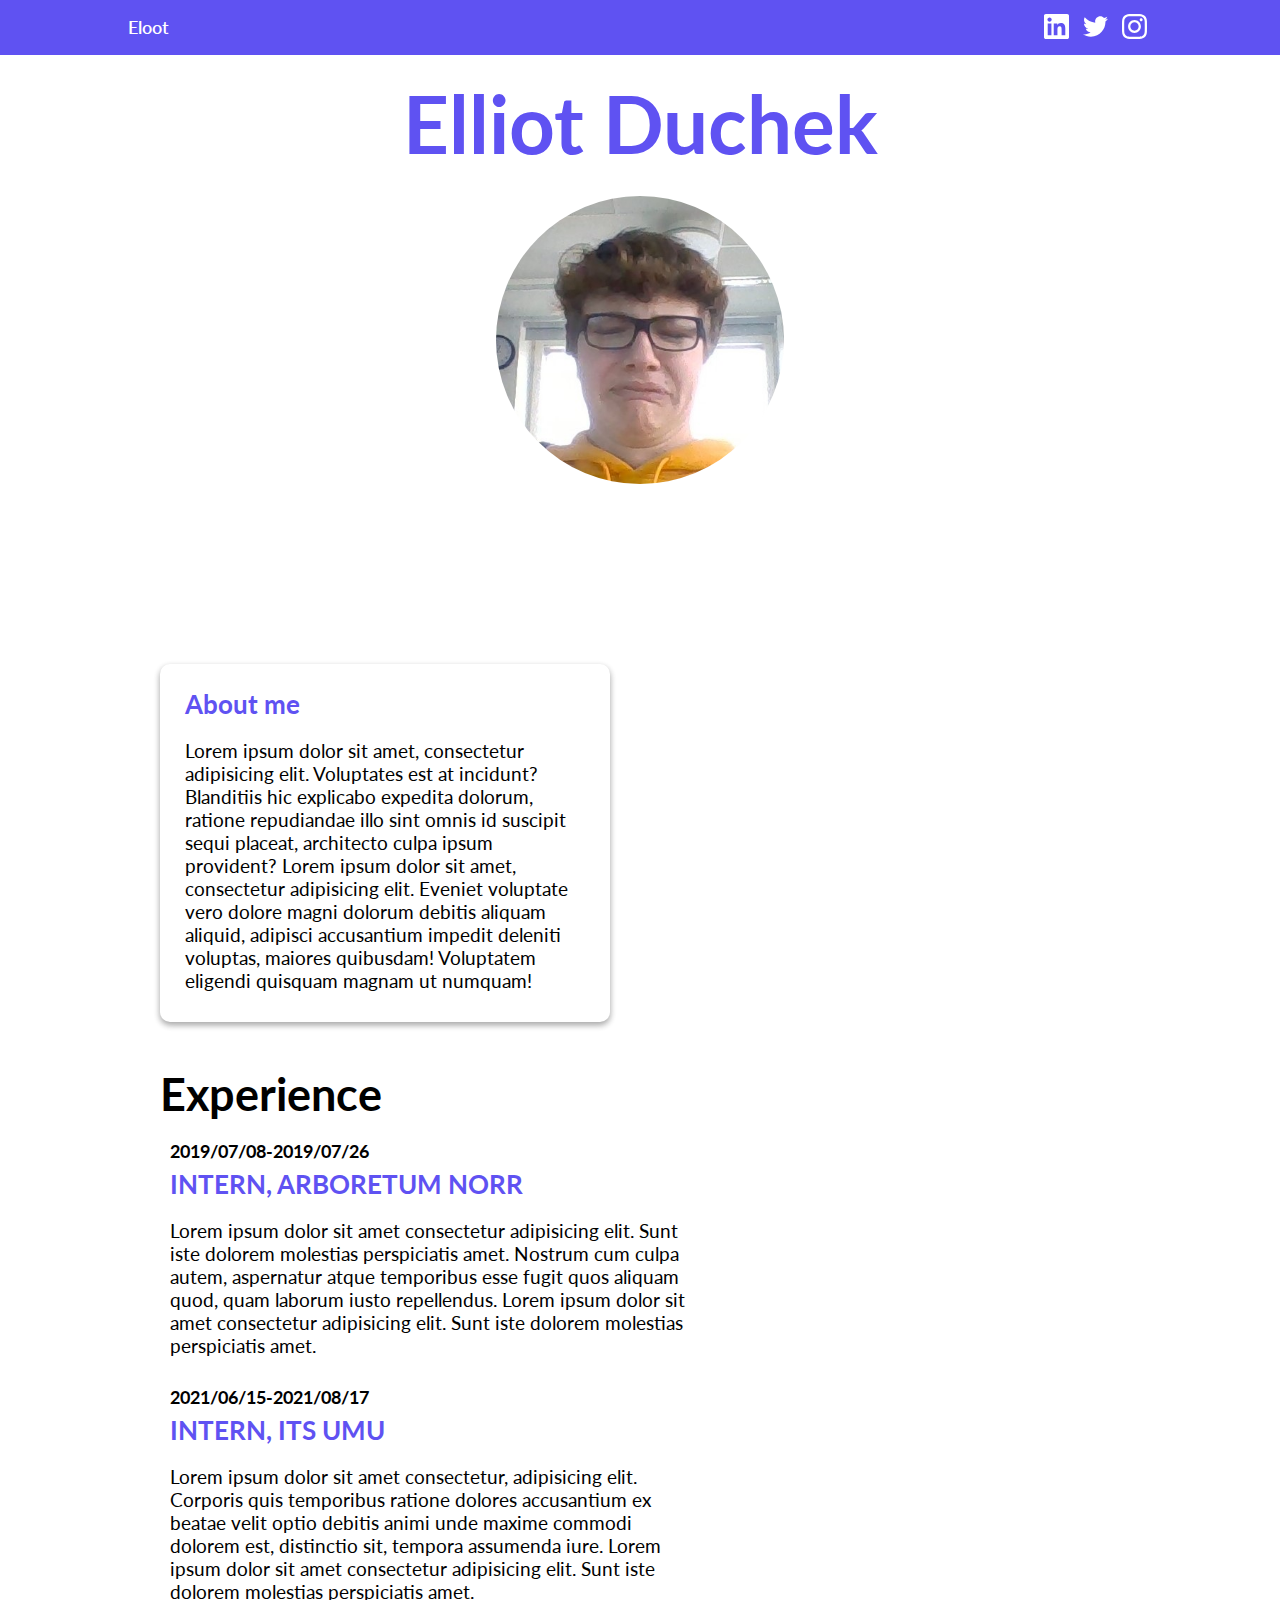
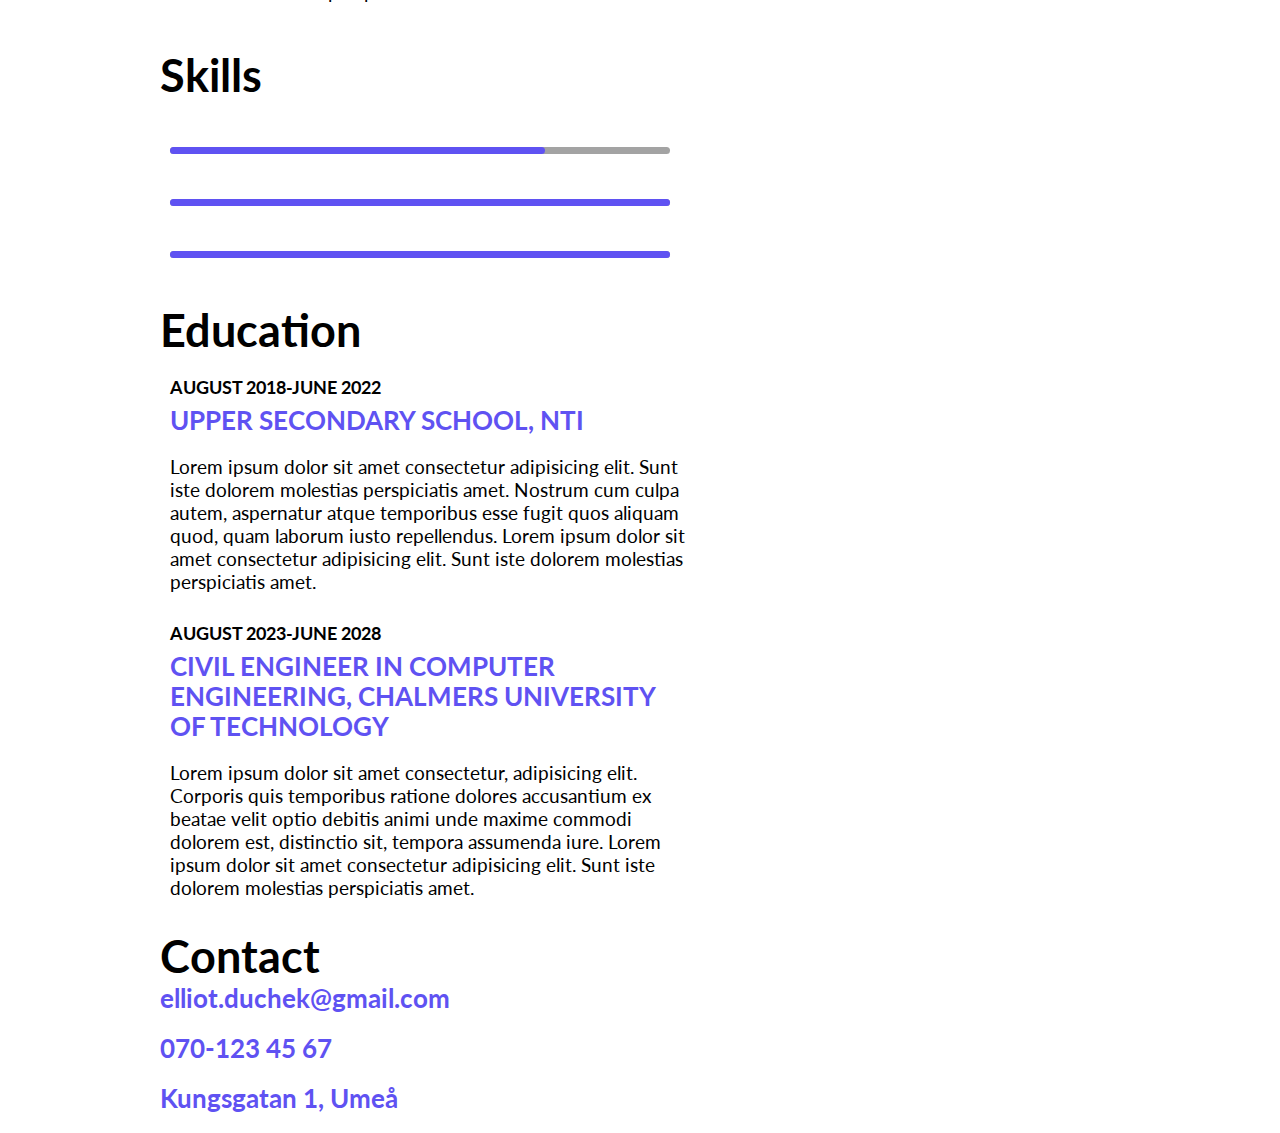
==== docs/index.html @ 5fb97022 "add classes, add temp styling for navbar text" ====
<!DOCTYPE html>
<html lang="en">
    <head>
        <meta charset="UTF-8" />
        <meta name="viewport" content="width=device-width, initial-scale=1.0" />
        <meta http-equiv="X-UA-Compatible" content="ie=edge" />
        <link rel="stylesheet" href="css/main.css" />
        <title>Elliot Duchek</title>
        <link href="https://fonts.googleapis.com/css?family=Lato:300,400,400i,700,700i&display=swap" rel="stylesheet" />
    </head>
    <body>
        <nav class="navbar">
            <p>Eloot</p>
            <div class="socialLinks">
                <a href="https://www.linkedin.com/" target="_blank">
                    <svg role="img" viewBox="0 0 24 24" xmlns="http://www.w3.org/2000/svg" width="25">
                        <title>LinkedIn icon</title>
                        <path d="M20.447 20.452h-3.554v-5.569c0-1.328-.027-3.037-1.852-3.037-1.853 0-2.136 1.445-2.136 2.939v5.667H9.351V9h3.414v1.561h.046c.477-.9 1.637-1.85 3.37-1.85 3.601 0 4.267 2.37 4.267 5.455v6.286zM5.337 7.433c-1.144 0-2.063-.926-2.063-2.065 0-1.138.92-2.063 2.063-2.063 1.14 0 2.064.925 2.064 2.063 0 1.139-.925 2.065-2.064 2.065zm1.782 13.019H3.555V9h3.564v11.452zM22.225 0H1.771C.792 0 0 .774 0 1.729v20.542C0 23.227.792 24 1.771 24h20.451C23.2 24 24 23.227 24 22.271V1.729C24 .774 23.2 0 22.222 0h.003z" />
                    </svg>
                </a>
                <a href="https://twitter.com/" target="_blank">
                    <svg role="img" viewBox="0 0 24 24" xmlns="http://www.w3.org/2000/svg" width="25">
                        <title>Twitter icon</title>
                        <path d="M23.954 4.569c-.885.389-1.83.654-2.825.775 1.014-.611 1.794-1.574 2.163-2.723-.951.555-2.005.959-3.127 1.184-.896-.959-2.173-1.559-3.591-1.559-2.717 0-4.92 2.203-4.92 4.917 0 .39.045.765.127 1.124C7.691 8.094 4.066 6.13 1.64 3.161c-.427.722-.666 1.561-.666 2.475 0 1.71.87 3.213 2.188 4.096-.807-.026-1.566-.248-2.228-.616v.061c0 2.385 1.693 4.374 3.946 4.827-.413.111-.849.171-1.296.171-.314 0-.615-.03-.916-.086.631 1.953 2.445 3.377 4.604 3.417-1.68 1.319-3.809 2.105-6.102 2.105-.39 0-.779-.023-1.17-.067 2.189 1.394 4.768 2.209 7.557 2.209 9.054 0 13.999-7.496 13.999-13.986 0-.209 0-.42-.015-.63.961-.689 1.8-1.56 2.46-2.548l-.047-.02z" />
                    </svg>
                </a>
                <a href="https://instagram.com/" target="_blank">
                    <svg role="img" viewBox="0 0 24 24" xmlns="http://www.w3.org/2000/svg" width="25">
                        <title>Instagram icon</title>
                        <path d="M12 0C8.74 0 8.333.015 7.053.072 5.775.132 4.905.333 4.14.63c-.789.306-1.459.717-2.126 1.384S.935 3.35.63 4.14C.333 4.905.131 5.775.072 7.053.012 8.333 0 8.74 0 12s.015 3.667.072 4.947c.06 1.277.261 2.148.558 2.913.306.788.717 1.459 1.384 2.126.667.666 1.336 1.079 2.126 1.384.766.296 1.636.499 2.913.558C8.333 23.988 8.74 24 12 24s3.667-.015 4.947-.072c1.277-.06 2.148-.262 2.913-.558.788-.306 1.459-.718 2.126-1.384.666-.667 1.079-1.335 1.384-2.126.296-.765.499-1.636.558-2.913.06-1.28.072-1.687.072-4.947s-.015-3.667-.072-4.947c-.06-1.277-.262-2.149-.558-2.913-.306-.789-.718-1.459-1.384-2.126C21.319 1.347 20.651.935 19.86.63c-.765-.297-1.636-.499-2.913-.558C15.667.012 15.26 0 12 0zm0 2.16c3.203 0 3.585.016 4.85.071 1.17.055 1.805.249 2.227.415.562.217.96.477 1.382.896.419.42.679.819.896 1.381.164.422.36 1.057.413 2.227.057 1.266.07 1.646.07 4.85s-.015 3.585-.074 4.85c-.061 1.17-.256 1.805-.421 2.227-.224.562-.479.96-.899 1.382-.419.419-.824.679-1.38.896-.42.164-1.065.36-2.235.413-1.274.057-1.649.07-4.859.07-3.211 0-3.586-.015-4.859-.074-1.171-.061-1.816-.256-2.236-.421-.569-.224-.96-.479-1.379-.899-.421-.419-.69-.824-.9-1.38-.165-.42-.359-1.065-.42-2.235-.045-1.26-.061-1.649-.061-4.844 0-3.196.016-3.586.061-4.861.061-1.17.255-1.814.42-2.234.21-.57.479-.96.9-1.381.419-.419.81-.689 1.379-.898.42-.166 1.051-.361 2.221-.421 1.275-.045 1.65-.06 4.859-.06l.045.03zm0 3.678c-3.405 0-6.162 2.76-6.162 6.162 0 3.405 2.76 6.162 6.162 6.162 3.405 0 6.162-2.76 6.162-6.162 0-3.405-2.76-6.162-6.162-6.162zM12 16c-2.21 0-4-1.79-4-4s1.79-4 4-4 4 1.79 4 4-1.79 4-4 4zm7.846-10.405c0 .795-.646 1.44-1.44 1.44-.795 0-1.44-.646-1.44-1.44 0-.794.646-1.439 1.44-1.439.793-.001 1.44.645 1.44 1.439z" />
                    </svg>
                </a>
            </div>
        </nav>
        <main>
            <section class="pageHeading">
                <h1>Elliot Duchek</h1>
                <div class="pageHeadingPortrait">
                    <img src="../img/elloot.jpg" alt="portrait" width="30%" />
                </div>
            </section>
            <section class="aboutMe">
                <h3>About me</h3>
                <p>
                    Lorem ipsum dolor sit amet, consectetur adipisicing elit. Voluptates est at incidunt? Blanditiis hic explicabo expedita dolorum, ratione repudiandae illo sint omnis id suscipit sequi placeat, architecto culpa ipsum provident? Lorem ipsum dolor sit amet, consectetur adipisicing elit. Eveniet voluptate vero dolore magni dolorum debitis aliquam aliquid, adipisci accusantium impedit deleniti voluptas, maiores quibusdam! Voluptatem eligendi quisquam magnam ut numquam!
                </p>
            </section>
            <section class="experience">
                <div class="sectionWrapper">
                    <h2>Experience</h2>
                    <div>
                        <h4 class="locationDate">2019/07/08-2019/07/26</h4>
                        <h3 class="locationHeading">INTERN, ARBORETUM NORR</h3>
                        <p>Lorem ipsum dolor sit amet consectetur adipisicing elit. Sunt iste dolorem molestias perspiciatis amet. Nostrum cum culpa autem, aspernatur atque temporibus esse fugit quos aliquam quod, quam laborum iusto repellendus. Lorem ipsum dolor sit amet consectetur adipisicing elit. Sunt iste dolorem molestias perspiciatis amet.</p>
                    </div>
                    <div>
                        <h4 class="locationDate">2021/06/15-2021/08/17</h4>
                        <h3 class="locationHeading">INTERN, ITS UMU</h3>
                        <p>Lorem ipsum dolor sit amet consectetur, adipisicing elit. Corporis quis temporibus ratione dolores accusantium ex beatae velit optio debitis animi unde maxime commodi dolorem est, distinctio sit, tempora assumenda iure. Lorem ipsum dolor sit amet consectetur adipisicing elit. Sunt iste dolorem molestias perspiciatis amet.</p>
                    </div>
                </div>
            </section>
            <section class="skills">
                <div class="sectionWrapper">
                    <h2>Skills</h2>
                    <div class="skillbarWrapper">
                        <div class="skillbar">
                            <div class="skillbarStroke skillbarJava"></div>
                        </div>
                        <div class="skillbar">
                            <div class="skillbarStroke skillbarMath"></div>
                        </div>
                        <div class="skillbar">
                            <div class="skillbarStroke skillbarAR"></div>
                        </div>
                    </div>
                </div>
            </section>
            <section class="education">
                <div class="sectionWrapper">
                    <h2>Education</h2>
                    <div>
                        <h4 class="locationDate">AUGUST 2018-JUNE 2022</h4>
                        <h3 class="locationHeading">UPPER SECONDARY SCHOOL, NTI</h3>
                        <p>Lorem ipsum dolor sit amet consectetur adipisicing elit. Sunt iste dolorem molestias perspiciatis amet. Nostrum cum culpa autem, aspernatur atque temporibus esse fugit quos aliquam quod, quam laborum iusto repellendus. Lorem ipsum dolor sit amet consectetur adipisicing elit. Sunt iste dolorem molestias perspiciatis amet.</p>
                    </div>
                    <div>
                        <h4 class="locationDate">AUGUST 2023-JUNE 2028</h4>
                        <h3 class="locationHeading">CIVIL ENGINEER IN COMPUTER ENGINEERING, CHALMERS UNIVERSITY OF TECHNOLOGY</h3>
                        <p>Lorem ipsum dolor sit amet consectetur, adipisicing elit. Corporis quis temporibus ratione dolores accusantium ex beatae velit optio debitis animi unde maxime commodi dolorem est, distinctio sit, tempora assumenda iure. Lorem ipsum dolor sit amet consectetur adipisicing elit. Sunt iste dolorem molestias perspiciatis amet.</p>
                    </div>
                </div>
            </section>
            <section class="contact">
                <div class="contactWrapper">
                    <h2>Contact</h2>
                    <h3>elliot.duchek@gmail.com</h3>
                    <h3>070-123 45 67</h3>
                    <h3>Kungsgatan 1, Umeå</h3>
                </div>
            </section>
        </main>
    </body>
</html>
---- docs/css/main.css ----
html {
    --colorLightGray: rgb(163, 163, 163);
}

* {
    padding: 0;
    margin: 0;
    box-sizing: border-box;
}

main {
    width: 75%;
    margin: 0 auto;
    font-family: "Lato";
}

.navbar {
    font-family: Lato;
    height: 55px;
    display: flex;
    align-items: center;
    background-color: #5f52f2;
    justify-content: space-between;
    padding: 0 10%;
    top: 0;
    position: fixed;
    width: 100%;
}

/*temporary styling for filler text*/
.navbar p {
    color: white;
    font-weight: 600;
    font-size: 1.1em;
}

.socialLinks a {
    margin: 5px;
    display: inline-block;
}

.socialLinks img {
    color: black;
}

.socialLinks svg {
    fill: white;
}

.pageHeading {
    align-items: center;
    margin: 75px auto;
}

.pageHeading h1 {
    font-size: 5em;
    width: 80%;
    margin: 10px auto;
    text-align: center;
    margin: 25px auto;
    color: #5f52f2;
}

.pageHeadingPortrait {
    display: flex;
    align-items: center;
    justify-content: space-evenly;
}

.pageHeadingPortrait img {
    border-radius: 360px;
}

.aboutMe {
    width: 450px;
    padding: 25px 25px;
    display: flex;
    display: inline-block;
    margin: 105px 0 0 0;
    /*border: 2px solid var(--colorLightGray);*/
    box-shadow: 0 3px 6px rgba(0, 0, 0, 0.16), 0 3px 6px rgba(0, 0, 0, 0.23);
    border-radius: 10px;
}

h3 {
    font-size: 1.6em;
    color: #5f52f2;
    margin-bottom: 20px;
}

.aboutMe p {
    margin: 5px 0;
    font-size: 1.2em;
}

h2 {
    font-size: 2.8em;
}

.sectionWrapper {
    margin-top: 45px;
    width: 55%;
}
.sectionWrapper > div {
    margin-top: 20px;
    margin-left: 10px;
}

.locationDate {
    font-size: 1.1em;
}

.locationHeading {
    margin-bottom: 20px;
    margin-top: 7px;
}

.sectionWrapper p {
    font-size: 1.2em;
    margin-bottom: 30px;
}

.skillbar {
    height: 7px;
    width: 500px;
    background-color: var(--colorLightGray);
    border-radius: 50px;
    margin-top: 45px;
}

.skillbarStroke {
    height: 100%;
    background-color: #5f52f2;
    border-radius: 50px;
}

.skillbarJava {
    width: 75%;
}
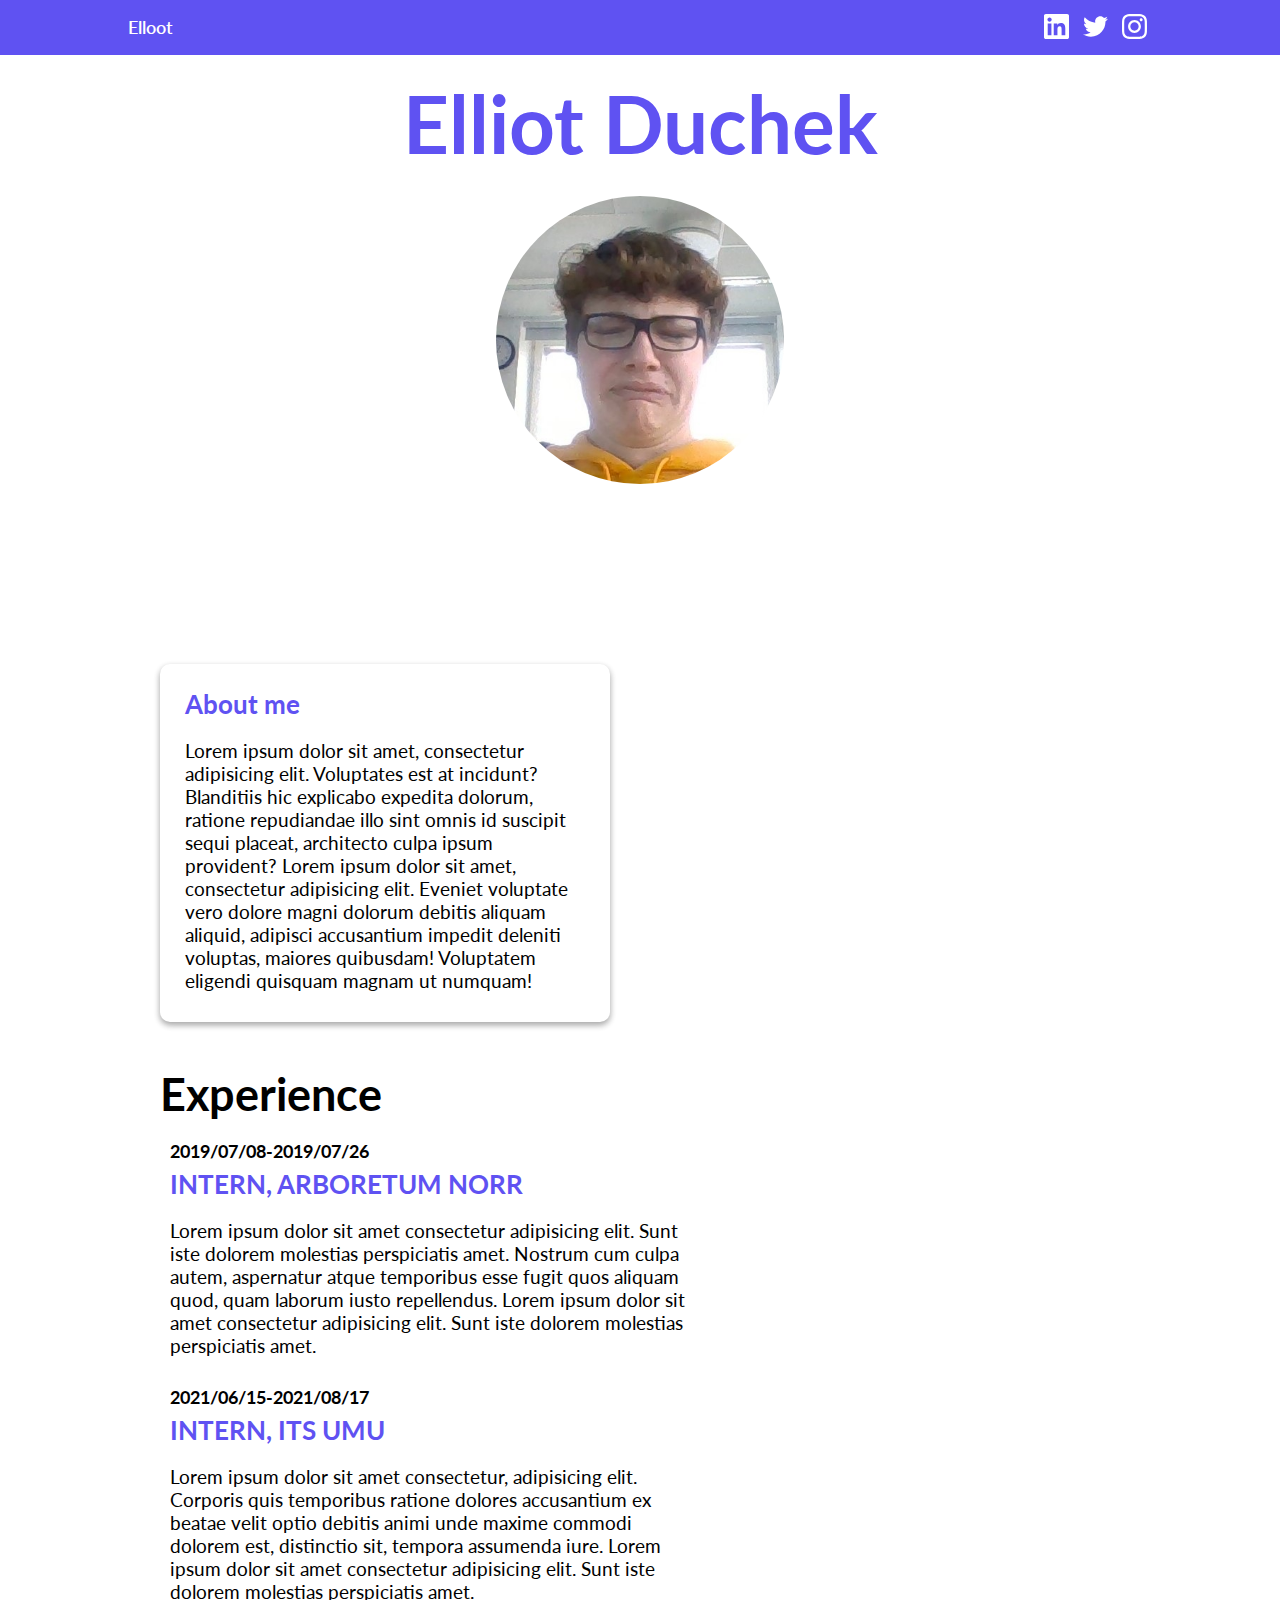
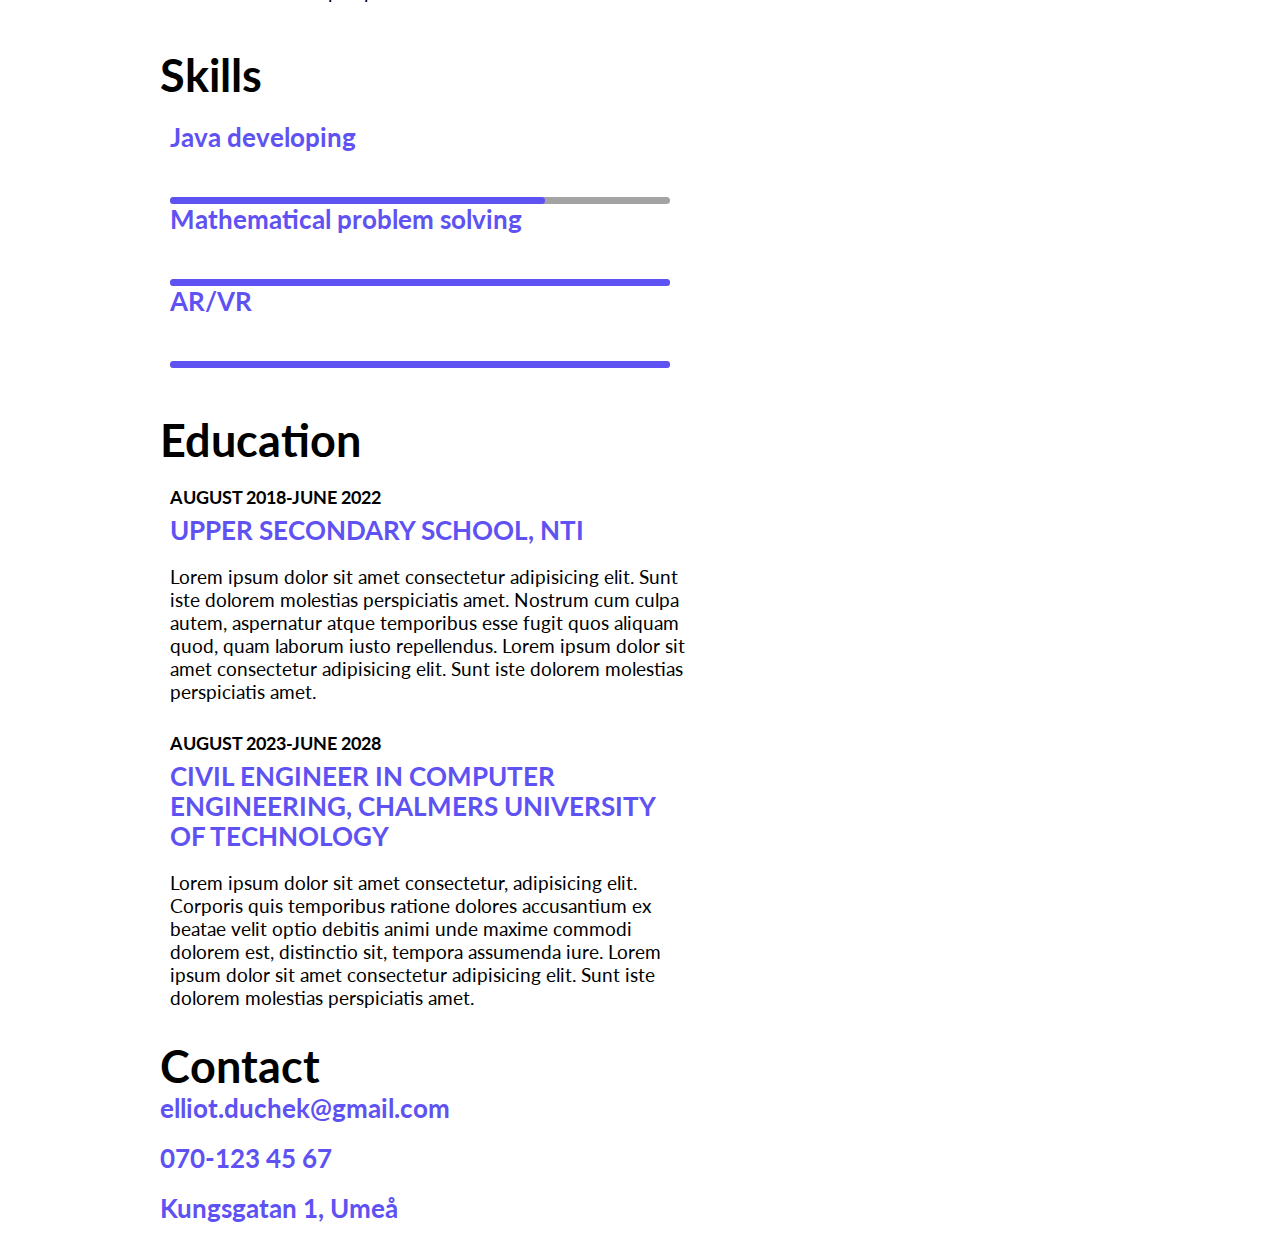
==== commit e8f88ed0: "add skillbar heading and more classes" ====
--- a/docs/index.html
+++ b/docs/index.html
@@ -10,7 +10,7 @@
     </head>
     <body>
         <nav class="navbar">
-            <p>Eloot</p>
+            <p>Elloot</p>
             <div class="socialLinks">
                 <a href="https://www.linkedin.com/" target="_blank">
                     <svg role="img" viewBox="0 0 24 24" xmlns="http://www.w3.org/2000/svg" width="25">
@@ -51,12 +51,12 @@
                     <div>
                         <h4 class="locationDate">2019/07/08-2019/07/26</h4>
                         <h3 class="locationHeading">INTERN, ARBORETUM NORR</h3>
-                        <p>Lorem ipsum dolor sit amet consectetur adipisicing elit. Sunt iste dolorem molestias perspiciatis amet. Nostrum cum culpa autem, aspernatur atque temporibus esse fugit quos aliquam quod, quam laborum iusto repellendus. Lorem ipsum dolor sit amet consectetur adipisicing elit. Sunt iste dolorem molestias perspiciatis amet.</p>
+                        <p class="locationDetails">Lorem ipsum dolor sit amet consectetur adipisicing elit. Sunt iste dolorem molestias perspiciatis amet. Nostrum cum culpa autem, aspernatur atque temporibus esse fugit quos aliquam quod, quam laborum iusto repellendus. Lorem ipsum dolor sit amet consectetur adipisicing elit. Sunt iste dolorem molestias perspiciatis amet.</p>
                     </div>
                     <div>
                         <h4 class="locationDate">2021/06/15-2021/08/17</h4>
                         <h3 class="locationHeading">INTERN, ITS UMU</h3>
-                        <p>Lorem ipsum dolor sit amet consectetur, adipisicing elit. Corporis quis temporibus ratione dolores accusantium ex beatae velit optio debitis animi unde maxime commodi dolorem est, distinctio sit, tempora assumenda iure. Lorem ipsum dolor sit amet consectetur adipisicing elit. Sunt iste dolorem molestias perspiciatis amet.</p>
+                        <p class="locationDetails">Lorem ipsum dolor sit amet consectetur, adipisicing elit. Corporis quis temporibus ratione dolores accusantium ex beatae velit optio debitis animi unde maxime commodi dolorem est, distinctio sit, tempora assumenda iure. Lorem ipsum dolor sit amet consectetur adipisicing elit. Sunt iste dolorem molestias perspiciatis amet.</p>
                     </div>
                 </div>
             </section>
@@ -64,12 +64,15 @@
                 <div class="sectionWrapper">
                     <h2>Skills</h2>
                     <div class="skillbarWrapper">
+                        <h3 class="skillbarHeading">Java developing</h3>
                         <div class="skillbar">
                             <div class="skillbarStroke skillbarJava"></div>
                         </div>
+                        <h3 class="skillbarHeading">Mathematical problem solving</h3>
                         <div class="skillbar">
                             <div class="skillbarStroke skillbarMath"></div>
                         </div>
+                        <h3 class="skillbarHeading">AR/VR</h3>
                         <div class="skillbar">
                             <div class="skillbarStroke skillbarAR"></div>
                         </div>
@@ -82,12 +85,12 @@
                     <div>
                         <h4 class="locationDate">AUGUST 2018-JUNE 2022</h4>
                         <h3 class="locationHeading">UPPER SECONDARY SCHOOL, NTI</h3>
-                        <p>Lorem ipsum dolor sit amet consectetur adipisicing elit. Sunt iste dolorem molestias perspiciatis amet. Nostrum cum culpa autem, aspernatur atque temporibus esse fugit quos aliquam quod, quam laborum iusto repellendus. Lorem ipsum dolor sit amet consectetur adipisicing elit. Sunt iste dolorem molestias perspiciatis amet.</p>
+                        <p class="locationDetails">Lorem ipsum dolor sit amet consectetur adipisicing elit. Sunt iste dolorem molestias perspiciatis amet. Nostrum cum culpa autem, aspernatur atque temporibus esse fugit quos aliquam quod, quam laborum iusto repellendus. Lorem ipsum dolor sit amet consectetur adipisicing elit. Sunt iste dolorem molestias perspiciatis amet.</p>
                     </div>
                     <div>
                         <h4 class="locationDate">AUGUST 2023-JUNE 2028</h4>
                         <h3 class="locationHeading">CIVIL ENGINEER IN COMPUTER ENGINEERING, CHALMERS UNIVERSITY OF TECHNOLOGY</h3>
-                        <p>Lorem ipsum dolor sit amet consectetur, adipisicing elit. Corporis quis temporibus ratione dolores accusantium ex beatae velit optio debitis animi unde maxime commodi dolorem est, distinctio sit, tempora assumenda iure. Lorem ipsum dolor sit amet consectetur adipisicing elit. Sunt iste dolorem molestias perspiciatis amet.</p>
+                        <p class="locationDetails">Lorem ipsum dolor sit amet consectetur, adipisicing elit. Corporis quis temporibus ratione dolores accusantium ex beatae velit optio debitis animi unde maxime commodi dolorem est, distinctio sit, tempora assumenda iure. Lorem ipsum dolor sit amet consectetur adipisicing elit. Sunt iste dolorem molestias perspiciatis amet.</p>
                     </div>
                 </div>
             </section>
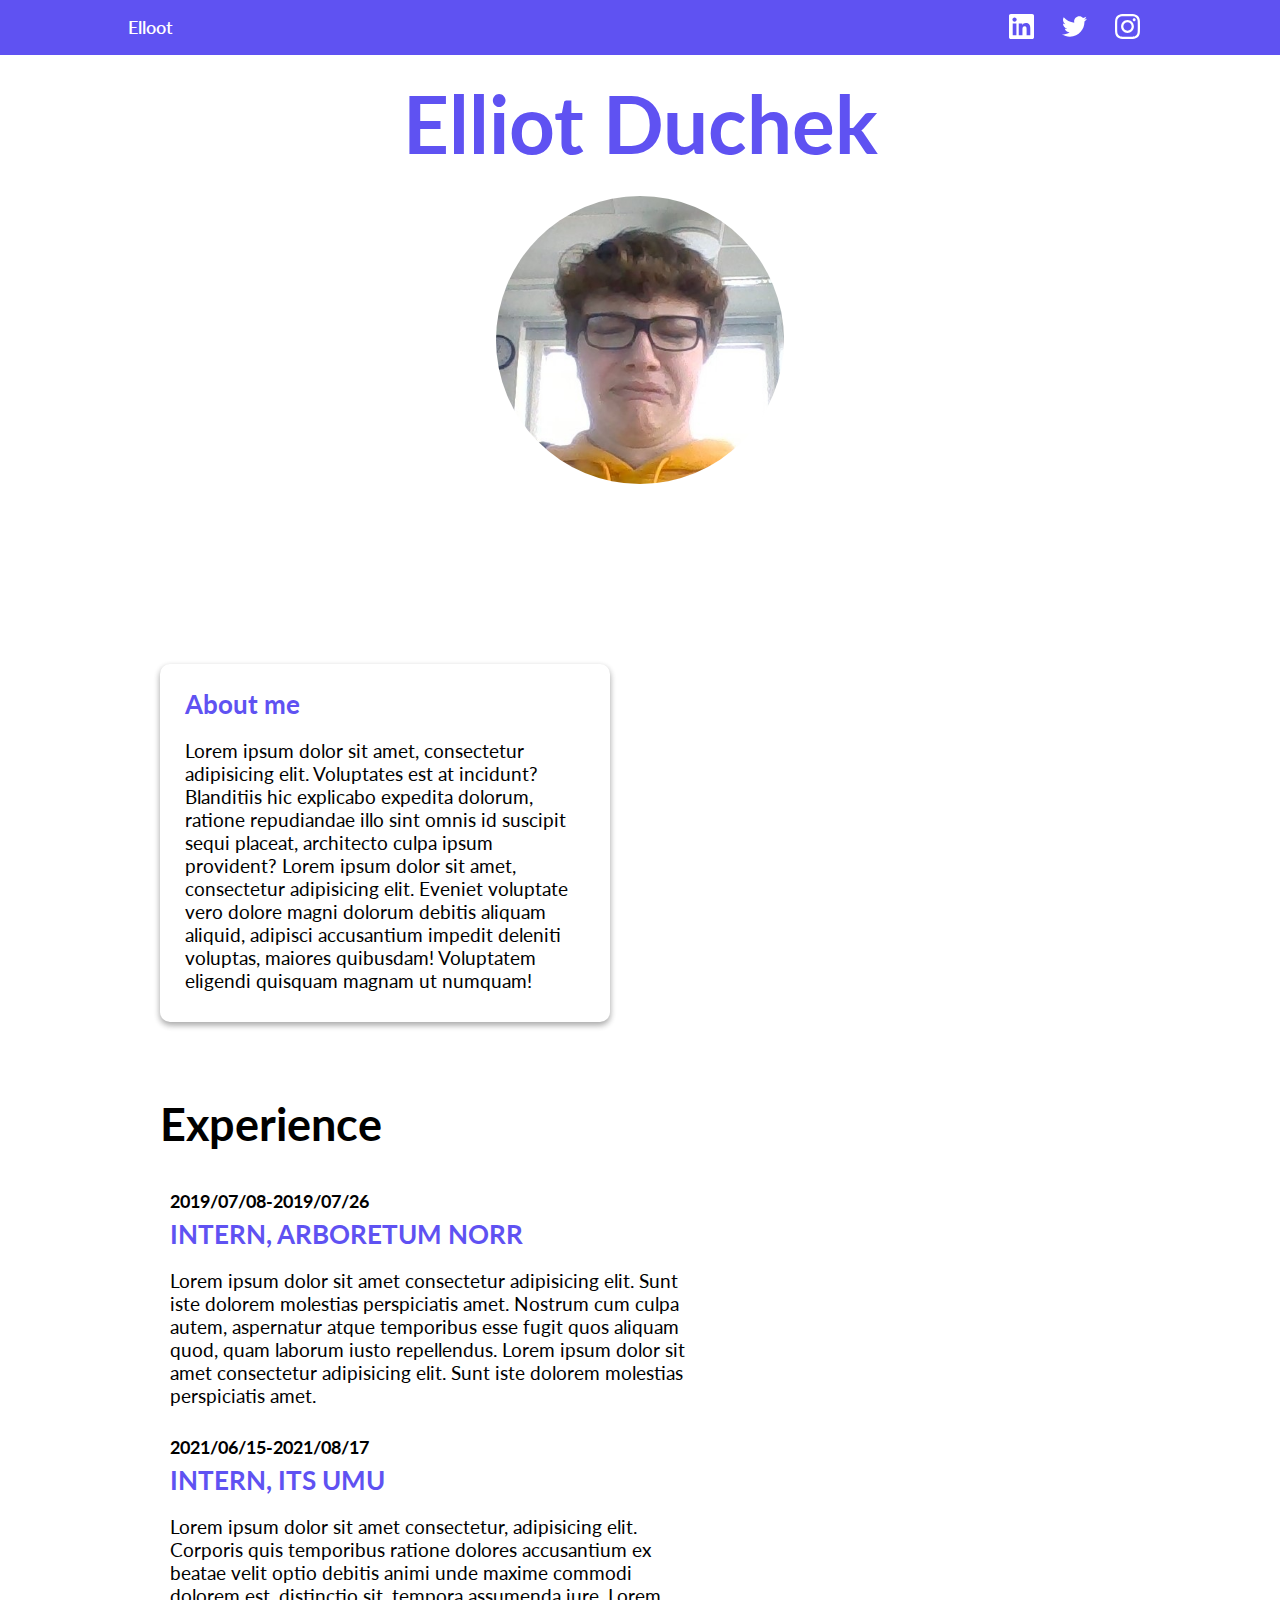
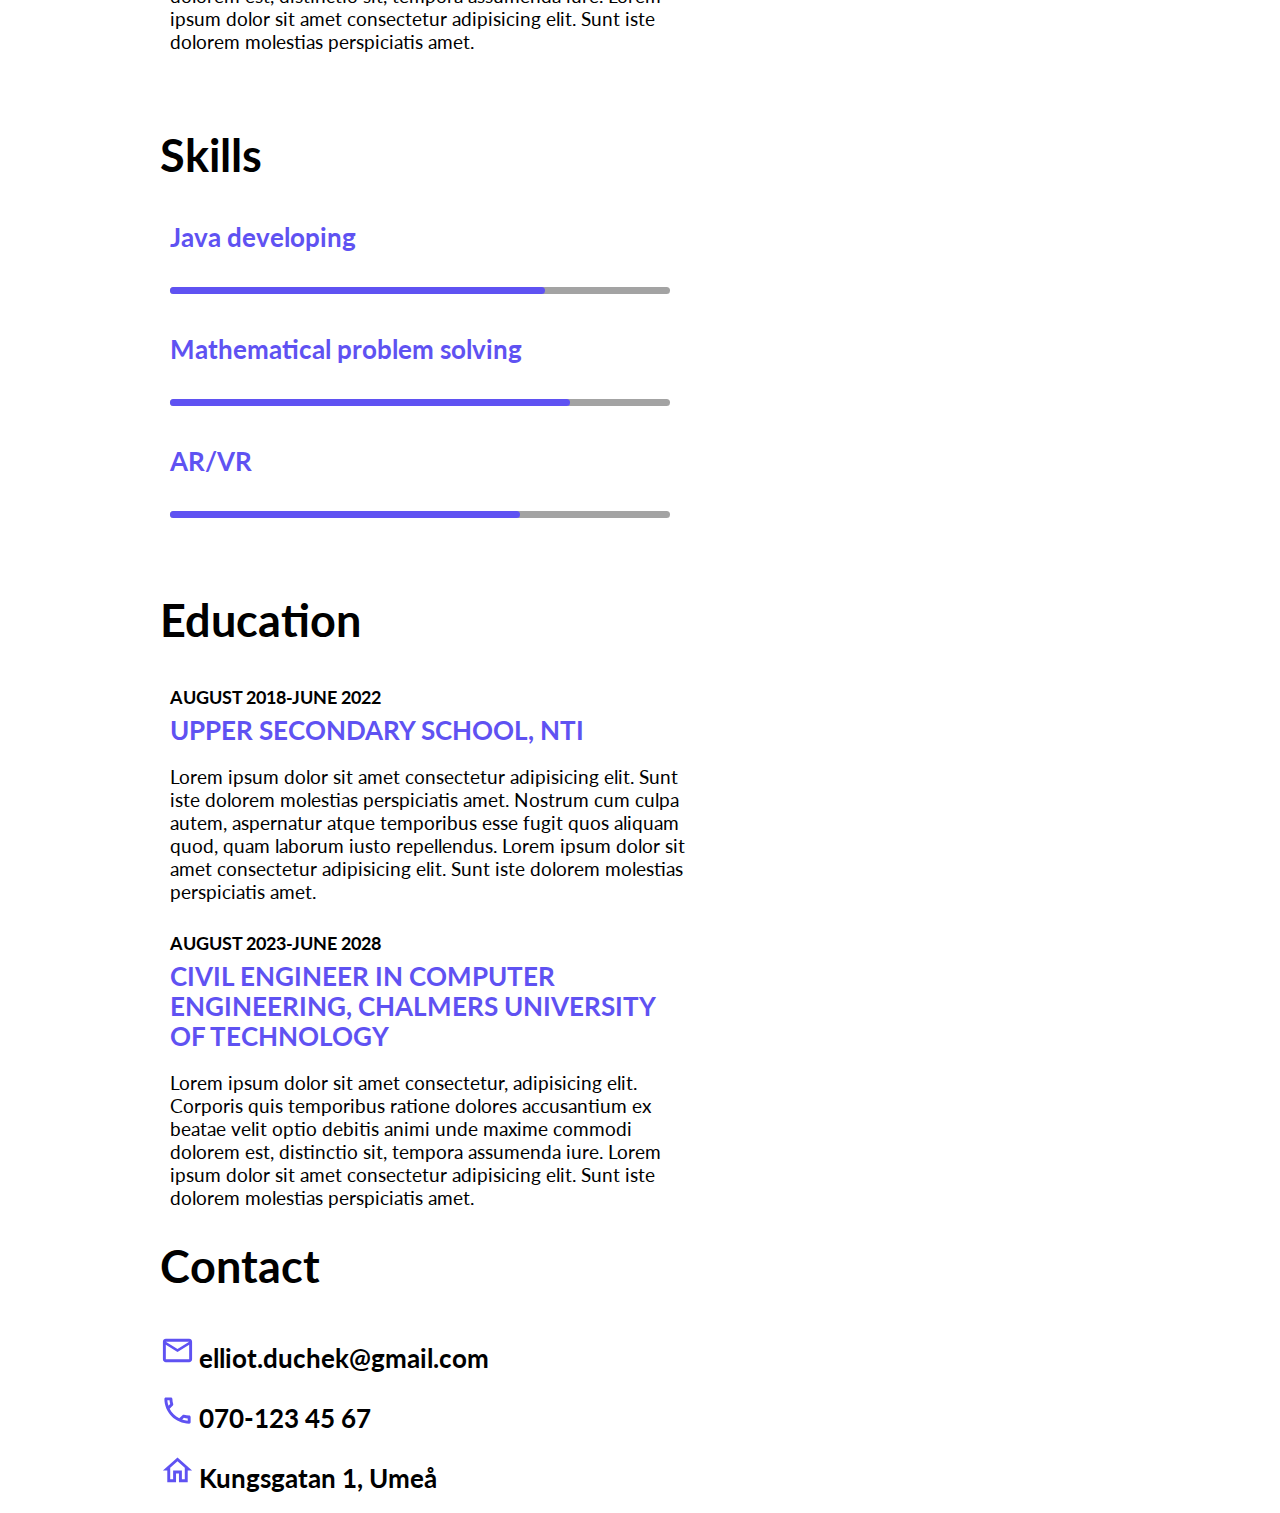
==== commit e8fd4b15: "add icons to contact section" ====
--- a/docs/index.html
+++ b/docs/index.html
@@ -97,9 +97,27 @@
             <section class="contact">
                 <div class="contactWrapper">
                     <h2>Contact</h2>
-                    <h3>elliot.duchek@gmail.com</h3>
-                    <h3>070-123 45 67</h3>
-                    <h3>Kungsgatan 1, Umeå</h3>
+                    <div class="contactItem">
+                        <svg xmlns="http://www.w3.org/2000/svg" width="35" height="35" viewBox="0 0 24 24" class="contactIcon">
+                            <path fill="none" d="M0 0h24v24H0V0z" />
+                            <path d="M22 6c0-1.1-.9-2-2-2H4c-1.1 0-2 .9-2 2v12c0 1.1.9 2 2 2h16c1.1 0 2-.9 2-2V6zm-2 0l-8 5-8-5h16zm0 12H4V8l8 5 8-5v10z" />
+                        </svg>
+                        <h3>elliot.duchek@gmail.com</h3>
+                    </div>
+                    <div class="contactItem">
+                        <svg xmlns="http://www.w3.org/2000/svg" width="35" height="35" viewBox="0 0 24 24" class="contactIcon">
+                            <path fill="none" d="M0 0h24v24H0V0z" />
+                            <path d="M6.54 5c.06.89.21 1.76.45 2.59l-1.2 1.2c-.41-1.2-.67-2.47-.76-3.79h1.51m9.86 12.02c.85.24 1.72.39 2.6.45v1.49c-1.32-.09-2.59-.35-3.8-.75l1.2-1.19M7.5 3H4c-.55 0-1 .45-1 1 0 9.39 7.61 17 17 17 .55 0 1-.45 1-1v-3.49c0-.55-.45-1-1-1-1.24 0-2.45-.2-3.57-.57-.1-.04-.21-.05-.31-.05-.26 0-.51.1-.71.29l-2.2 2.2c-2.83-1.45-5.15-3.76-6.59-6.59l2.2-2.2c.28-.28.36-.67.25-1.02C8.7 6.45 8.5 5.25 8.5 4c0-.55-.45-1-1-1z" />
+                        </svg>
+                        <h3>070-123 45 67</h3>
+                    </div>
+                    <div class="contactItem">
+                        <svg xmlns="http://www.w3.org/2000/svg" width="35" height="35" viewBox="0 0 24 24" class="contactIcon">
+                            <path fill="none" d="M0 0h24v24H0V0z" />
+                            <path d="M12 5.69l5 4.5V18h-2v-6H9v6H7v-7.81l5-4.5M12 3L2 12h3v8h6v-6h2v6h6v-8h3L12 3z" />
+                        </svg>
+                        <h3>Kungsgatan 1, Umeå</h3>
+                    </div>
                 </div>
             </section>
         </main>
--- a/docs/css/main.css
+++ b/docs/css/main.css
@@ -1,5 +1,6 @@
 html {
     --colorLightGray: rgb(163, 163, 163);
+    --colorPurple: rgb(95, 82, 242);
 }
 
 * {
@@ -19,7 +20,7 @@
     height: 55px;
     display: flex;
     align-items: center;
-    background-color: #5f52f2;
+    background-color: var(--colorPurple);
     justify-content: space-between;
     padding: 0 10%;
     top: 0;
@@ -35,12 +36,8 @@
 }
 
 .socialLinks a {
-    margin: 5px;
+    margin: 12px;
     display: inline-block;
-}
-
-.socialLinks img {
-    color: black;
 }
 
 .socialLinks svg {
@@ -58,7 +55,7 @@
     margin: 10px auto;
     text-align: center;
     margin: 25px auto;
-    color: #5f52f2;
+    color: var(--colorPurple);
 }
 
 .pageHeadingPortrait {
@@ -77,14 +74,13 @@
     display: flex;
     display: inline-block;
     margin: 105px 0 0 0;
-    /*border: 2px solid var(--colorLightGray);*/
     box-shadow: 0 3px 6px rgba(0, 0, 0, 0.16), 0 3px 6px rgba(0, 0, 0, 0.23);
     border-radius: 10px;
 }
 
 h3 {
     font-size: 1.6em;
-    color: #5f52f2;
+    color: var(--colorPurple);
     margin-bottom: 20px;
 }
 
@@ -95,12 +91,14 @@
 
 h2 {
     font-size: 2.8em;
+    margin-bottom: 40px;
 }
 
 .sectionWrapper {
-    margin-top: 45px;
+    margin-top: 75px;
     width: 55%;
 }
+
 .sectionWrapper > div {
     margin-top: 20px;
     margin-left: 10px;
@@ -115,7 +113,7 @@
     margin-top: 7px;
 }
 
-.sectionWrapper p {
+.locationDetails {
     font-size: 1.2em;
     margin-bottom: 30px;
 }
@@ -125,15 +123,36 @@
     width: 500px;
     background-color: var(--colorLightGray);
     border-radius: 50px;
-    margin-top: 45px;
+    margin-top: 35px;
 }
 
 .skillbarStroke {
     height: 100%;
-    background-color: #5f52f2;
+    background-color: var(--colorPurple);
     border-radius: 50px;
 }
 
 .skillbarJava {
     width: 75%;
 }
+
+.skillbarMath {
+    width: 80%;
+}
+
+.skillbarAR {
+    width: 70%;
+}
+
+.skillbarHeading {
+    margin-top: 40px;
+}
+
+.contactItem h3 {
+    color: black;
+    display: inline-block;
+}
+
+.contactIcon {
+    fill: var(--colorPurple);
+}
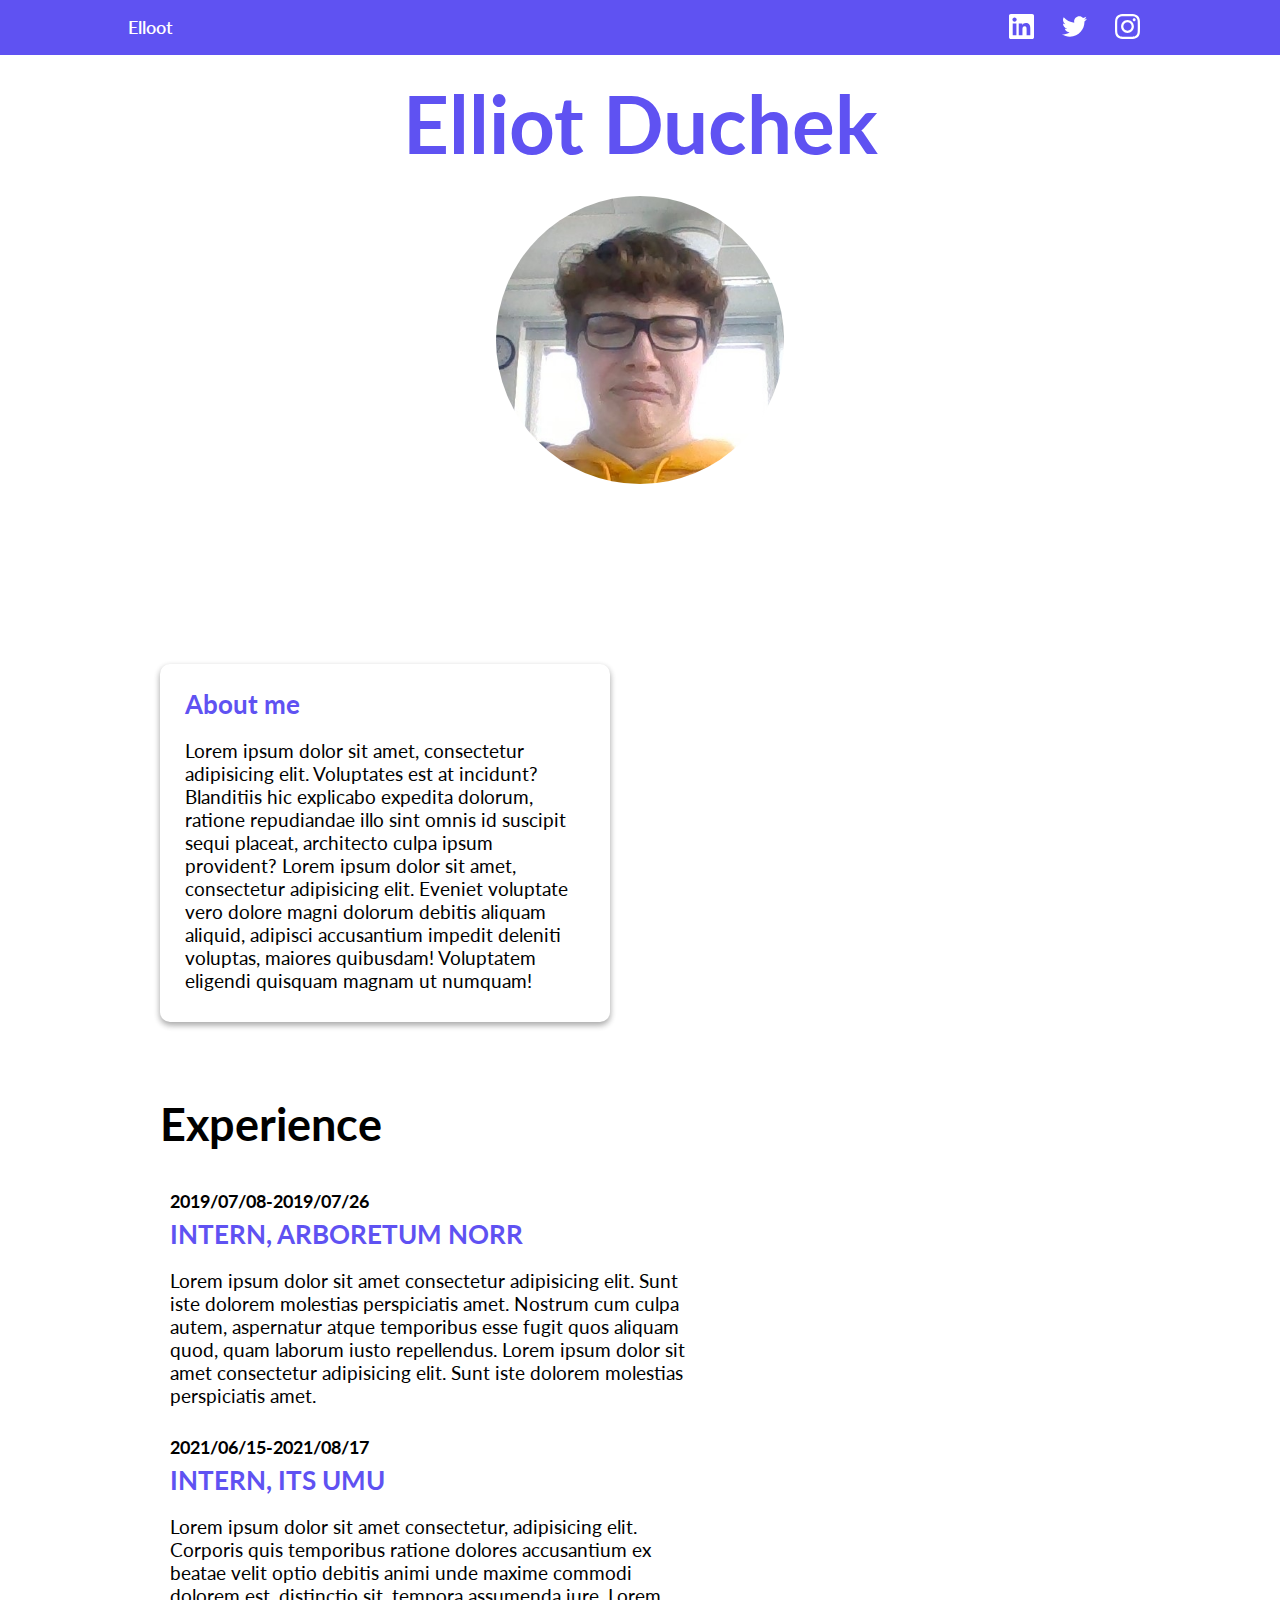
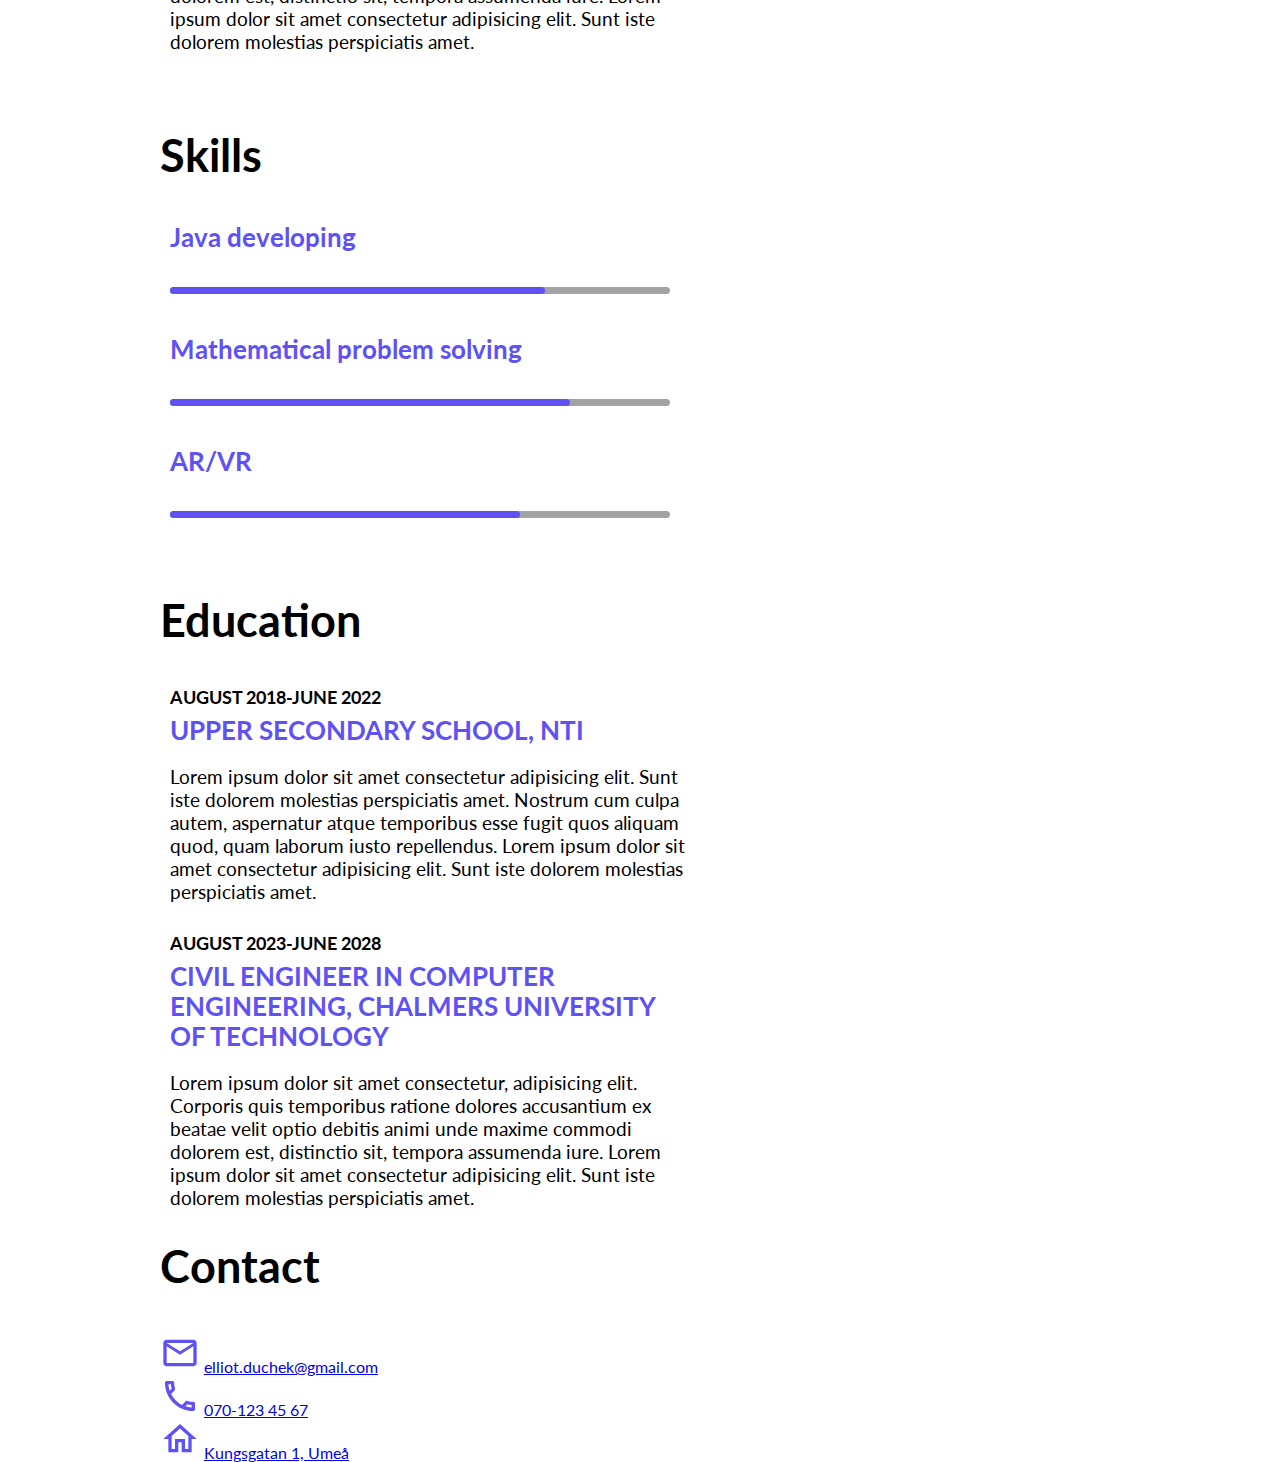
==== commit 50b5f314: "add tailored links to contact items" ====
--- a/docs/index.html
+++ b/docs/index.html
@@ -98,25 +98,25 @@
                 <div class="contactWrapper">
                     <h2>Contact</h2>
                     <div class="contactItem">
-                        <svg xmlns="http://www.w3.org/2000/svg" width="35" height="35" viewBox="0 0 24 24" class="contactIcon">
+                        <svg xmlns="http://www.w3.org/2000/svg" width="40" height="40" viewBox="0 0 24 24" class="contactIcon">
                             <path fill="none" d="M0 0h24v24H0V0z" />
                             <path d="M22 6c0-1.1-.9-2-2-2H4c-1.1 0-2 .9-2 2v12c0 1.1.9 2 2 2h16c1.1 0 2-.9 2-2V6zm-2 0l-8 5-8-5h16zm0 12H4V8l8 5 8-5v10z" />
                         </svg>
-                        <h3>elliot.duchek@gmail.com</h3>
+                        <a href="mailto:elliot.duchek@gmail.com">elliot.duchek@gmail.com</a>
                     </div>
                     <div class="contactItem">
-                        <svg xmlns="http://www.w3.org/2000/svg" width="35" height="35" viewBox="0 0 24 24" class="contactIcon">
+                        <svg xmlns="http://www.w3.org/2000/svg" width="40" height="40" viewBox="0 0 24 24" class="contactIcon">
                             <path fill="none" d="M0 0h24v24H0V0z" />
                             <path d="M6.54 5c.06.89.21 1.76.45 2.59l-1.2 1.2c-.41-1.2-.67-2.47-.76-3.79h1.51m9.86 12.02c.85.24 1.72.39 2.6.45v1.49c-1.32-.09-2.59-.35-3.8-.75l1.2-1.19M7.5 3H4c-.55 0-1 .45-1 1 0 9.39 7.61 17 17 17 .55 0 1-.45 1-1v-3.49c0-.55-.45-1-1-1-1.24 0-2.45-.2-3.57-.57-.1-.04-.21-.05-.31-.05-.26 0-.51.1-.71.29l-2.2 2.2c-2.83-1.45-5.15-3.76-6.59-6.59l2.2-2.2c.28-.28.36-.67.25-1.02C8.7 6.45 8.5 5.25 8.5 4c0-.55-.45-1-1-1z" />
                         </svg>
-                        <h3>070-123 45 67</h3>
+                        <a href="tel:070-123 45 67">070-123 45 67</a>
                     </div>
                     <div class="contactItem">
-                        <svg xmlns="http://www.w3.org/2000/svg" width="35" height="35" viewBox="0 0 24 24" class="contactIcon">
+                        <svg xmlns="http://www.w3.org/2000/svg" width="40" height="40" viewBox="0 0 24 24" class="contactIcon">
                             <path fill="none" d="M0 0h24v24H0V0z" />
                             <path d="M12 5.69l5 4.5V18h-2v-6H9v6H7v-7.81l5-4.5M12 3L2 12h3v8h6v-6h2v6h6v-8h3L12 3z" />
                         </svg>
-                        <h3>Kungsgatan 1, Umeå</h3>
+                        <a href="https://goo.gl/maps/K72LAFHeSrDiKoSN9" target="_blank">Kungsgatan 1, Umeå</a>
                     </div>
                 </div>
             </section>
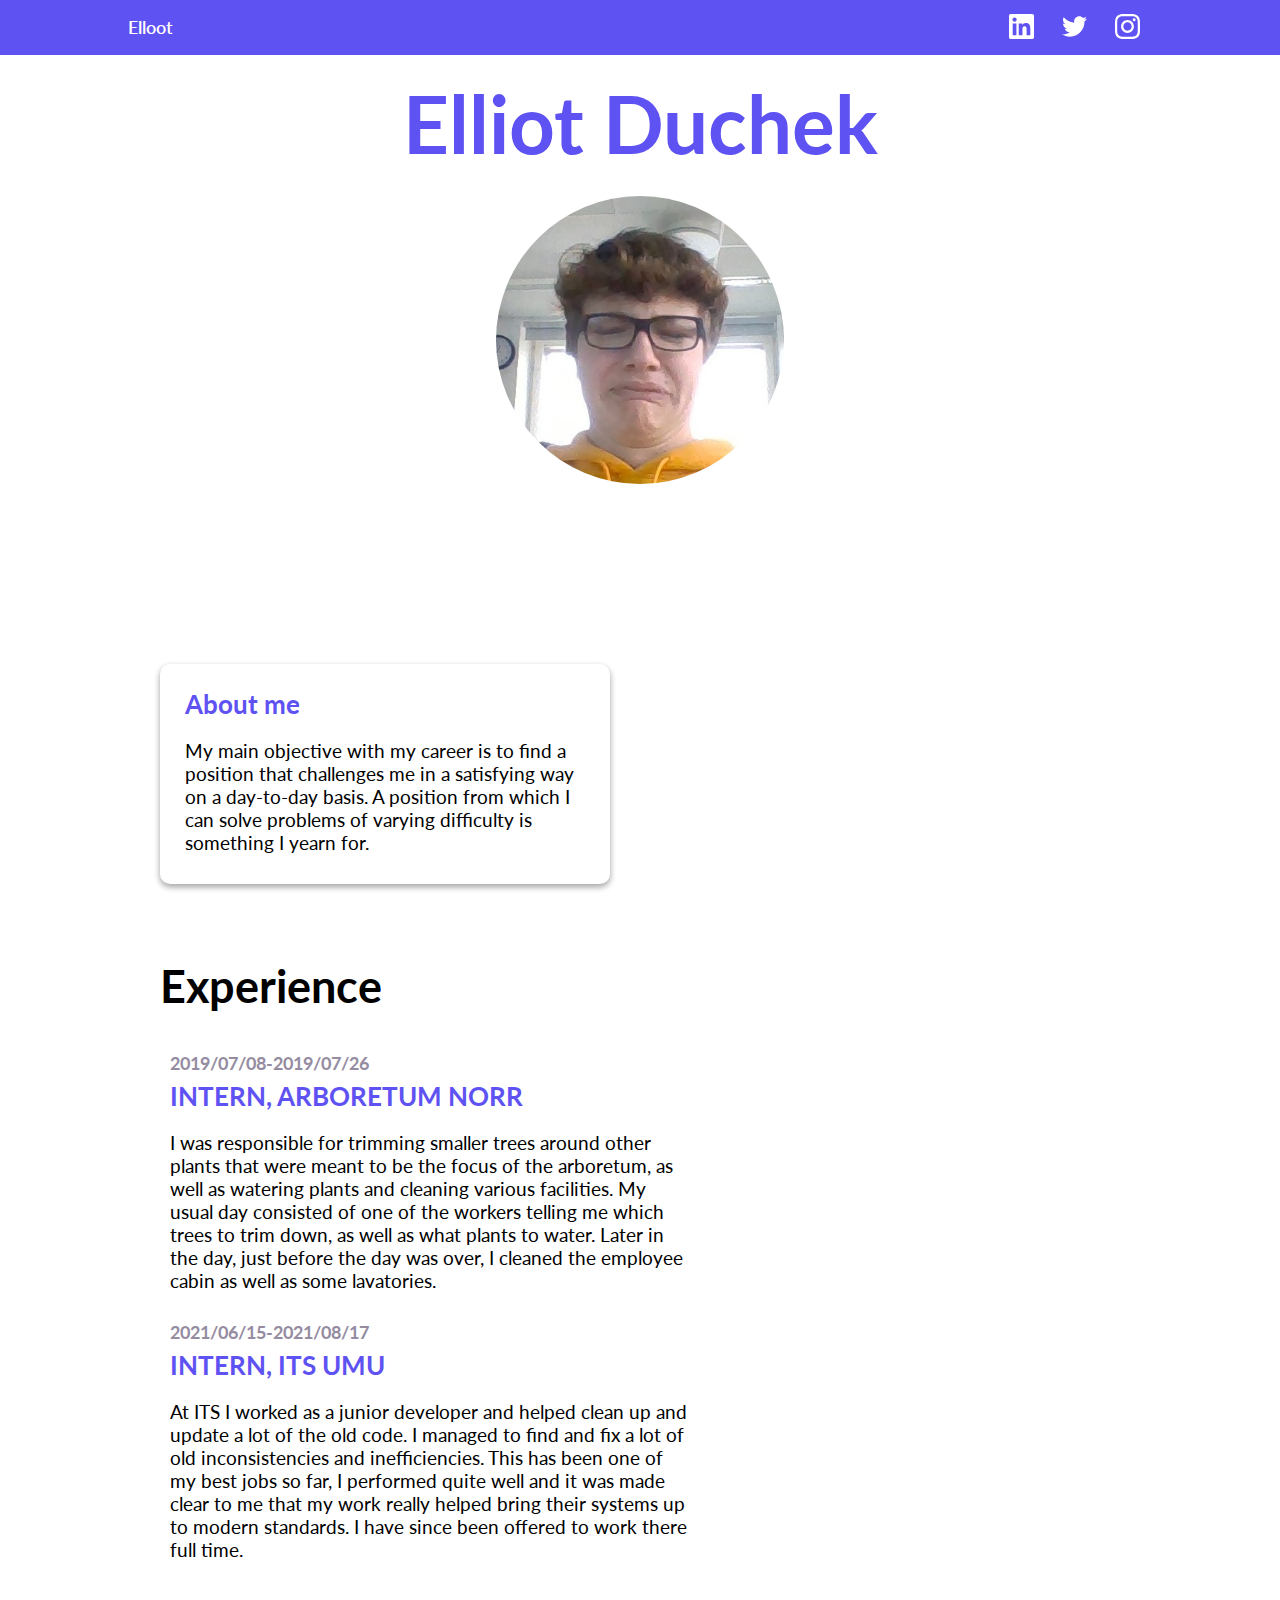
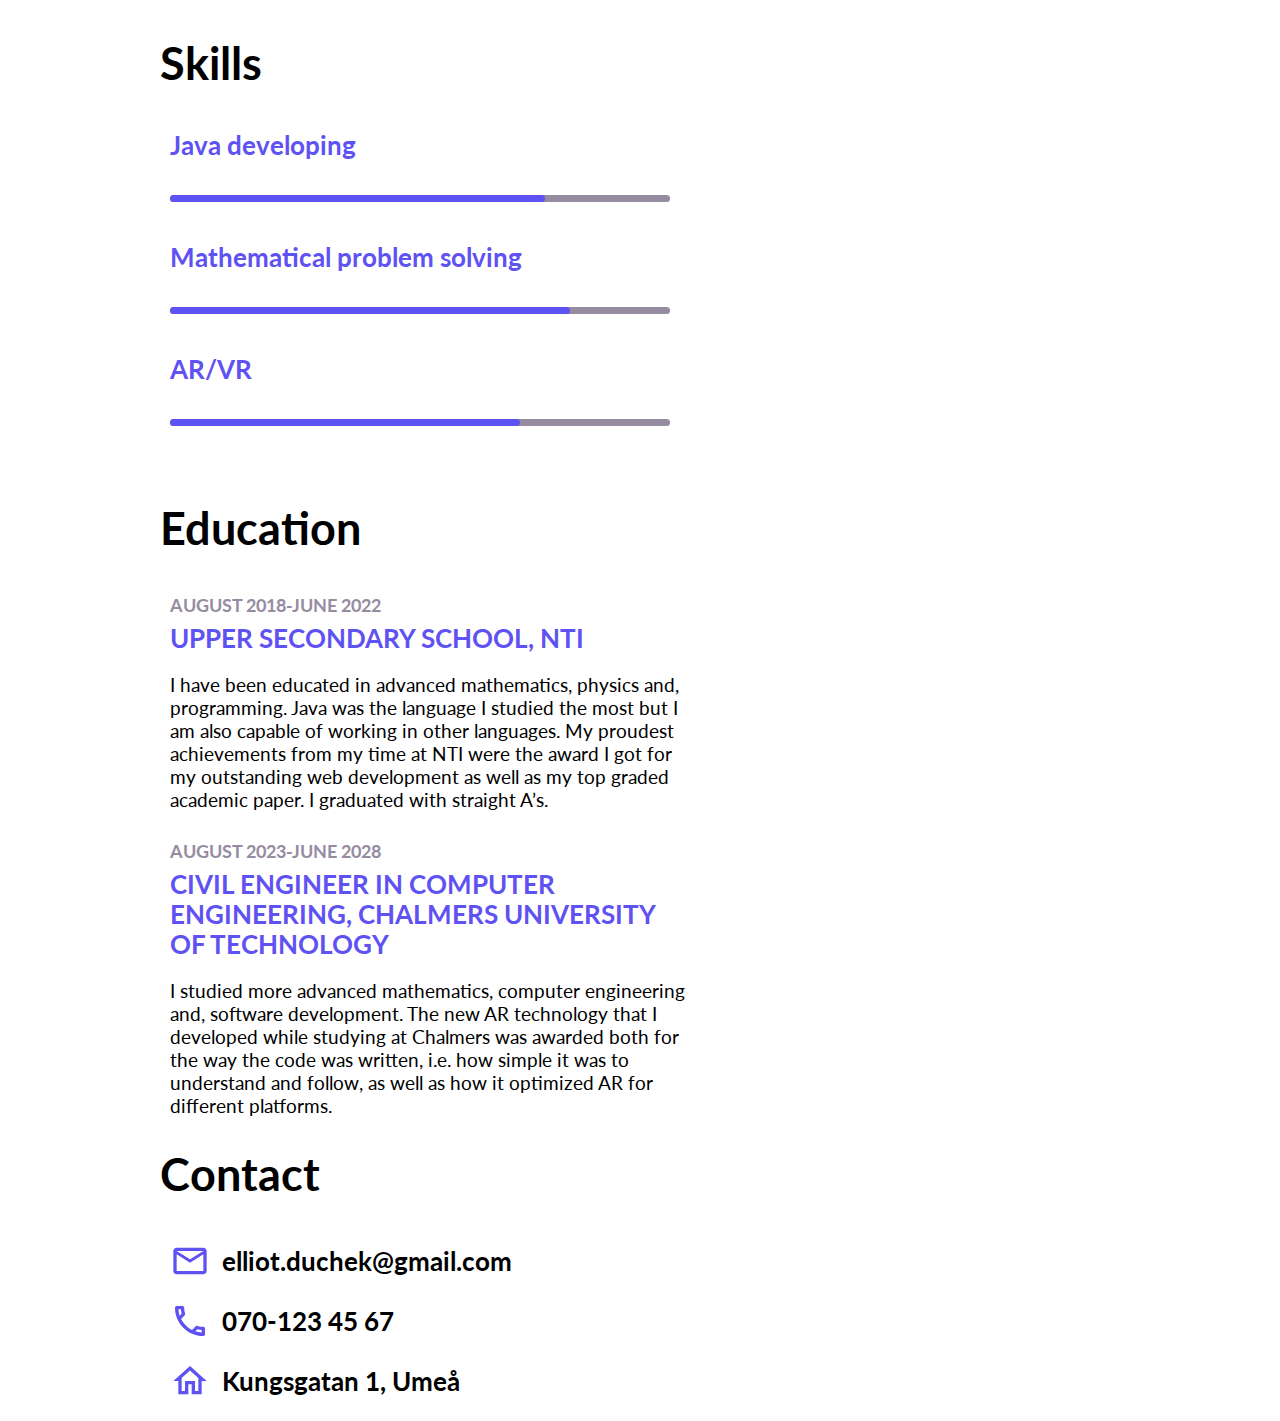
==== commit c03fdd00: "add final content" ====
--- a/docs/index.html
+++ b/docs/index.html
@@ -42,7 +42,7 @@
             <section class="aboutMe">
                 <h3>About me</h3>
                 <p>
-                    Lorem ipsum dolor sit amet, consectetur adipisicing elit. Voluptates est at incidunt? Blanditiis hic explicabo expedita dolorum, ratione repudiandae illo sint omnis id suscipit sequi placeat, architecto culpa ipsum provident? Lorem ipsum dolor sit amet, consectetur adipisicing elit. Eveniet voluptate vero dolore magni dolorum debitis aliquam aliquid, adipisci accusantium impedit deleniti voluptas, maiores quibusdam! Voluptatem eligendi quisquam magnam ut numquam!
+                    My main objective with my career is to find a position that challenges me in a satisfying way on a day-to-day basis. A position from which I can solve problems of varying difficulty is something I yearn for.
                 </p>
             </section>
             <section class="experience">
@@ -50,13 +50,13 @@
                     <h2>Experience</h2>
                     <div>
                         <h4 class="locationDate">2019/07/08-2019/07/26</h4>
-                        <h3 class="locationHeading">INTERN, ARBORETUM NORR</h3>
-                        <p class="locationDetails">Lorem ipsum dolor sit amet consectetur adipisicing elit. Sunt iste dolorem molestias perspiciatis amet. Nostrum cum culpa autem, aspernatur atque temporibus esse fugit quos aliquam quod, quam laborum iusto repellendus. Lorem ipsum dolor sit amet consectetur adipisicing elit. Sunt iste dolorem molestias perspiciatis amet.</p>
+                        <h3 class="locationHeading">INTERN, <span>ARBORETUM NORR</span></h3>
+                        <p class="locationDetails">I was responsible for trimming smaller trees around other plants that were meant to be the focus of the arboretum, as well as watering plants and cleaning various facilities. My usual day consisted of one of the workers telling me which trees to trim down, as well as what plants to water. Later in the day, just before the day was over, I cleaned the employee cabin as well as some lavatories.</p>
                     </div>
                     <div>
                         <h4 class="locationDate">2021/06/15-2021/08/17</h4>
-                        <h3 class="locationHeading">INTERN, ITS UMU</h3>
-                        <p class="locationDetails">Lorem ipsum dolor sit amet consectetur, adipisicing elit. Corporis quis temporibus ratione dolores accusantium ex beatae velit optio debitis animi unde maxime commodi dolorem est, distinctio sit, tempora assumenda iure. Lorem ipsum dolor sit amet consectetur adipisicing elit. Sunt iste dolorem molestias perspiciatis amet.</p>
+                        <h3 class="locationHeading">INTERN, <span>ITS UMU</span></h3>
+                        <p class="locationDetails">At ITS I worked as a junior developer and helped clean up and update a lot of the old code. I managed to find and fix a lot of old inconsistencies and inefficiencies. This has been one of my best jobs so far, I performed quite well and it was made clear to me that my work really helped bring their systems up to modern standards. I have since been offered to work there full time.</p>
                     </div>
                 </div>
             </section>
@@ -84,13 +84,13 @@
                     <h2>Education</h2>
                     <div>
                         <h4 class="locationDate">AUGUST 2018-JUNE 2022</h4>
-                        <h3 class="locationHeading">UPPER SECONDARY SCHOOL, NTI</h3>
-                        <p class="locationDetails">Lorem ipsum dolor sit amet consectetur adipisicing elit. Sunt iste dolorem molestias perspiciatis amet. Nostrum cum culpa autem, aspernatur atque temporibus esse fugit quos aliquam quod, quam laborum iusto repellendus. Lorem ipsum dolor sit amet consectetur adipisicing elit. Sunt iste dolorem molestias perspiciatis amet.</p>
+                        <h3 class="locationHeading">UPPER SECONDARY SCHOOL, <span>NTI</span></h3>
+                        <p class="locationDetails">I have been educated in advanced mathematics, physics and, programming. Java was the language I studied the most but I am also capable of working in other languages. My proudest achievements from my time at NTI were the award I got for my outstanding web development as well as my top graded academic paper. I graduated with straight A’s.</p>
                     </div>
                     <div>
                         <h4 class="locationDate">AUGUST 2023-JUNE 2028</h4>
-                        <h3 class="locationHeading">CIVIL ENGINEER IN COMPUTER ENGINEERING, CHALMERS UNIVERSITY OF TECHNOLOGY</h3>
-                        <p class="locationDetails">Lorem ipsum dolor sit amet consectetur, adipisicing elit. Corporis quis temporibus ratione dolores accusantium ex beatae velit optio debitis animi unde maxime commodi dolorem est, distinctio sit, tempora assumenda iure. Lorem ipsum dolor sit amet consectetur adipisicing elit. Sunt iste dolorem molestias perspiciatis amet.</p>
+                        <h3 class="locationHeading">CIVIL ENGINEER IN COMPUTER ENGINEERING, <span>CHALMERS UNIVERSITY OF TECHNOLOGY</span></h3>
+                        <p class="locationDetails">I studied more advanced mathematics, computer engineering and, software development. The new AR technology that I developed while studying at Chalmers was awarded both for the way the code was written, i.e. how simple it was to understand and follow, as well as how it optimized AR for different platforms.</p>
                     </div>
                 </div>
             </section>
--- a/docs/css/main.css
+++ b/docs/css/main.css
@@ -1,5 +1,5 @@
 html {
-    --colorLightGray: rgb(163, 163, 163);
+    --colorLightGray: rgb(149, 140, 161);
     --colorPurple: rgb(95, 82, 242);
 }
 
@@ -106,6 +106,7 @@
 
 .locationDate {
     font-size: 1.1em;
+    color: var(--colorLightGray);
 }
 
 .locationHeading {
@@ -148,11 +149,28 @@
     margin-top: 40px;
 }
 
-.contactItem h3 {
+.contactItem {
+    margin-left: 10px;
+    display: flex;
+    align-items: center;
+    margin-bottom: 20px;
+}
+
+.contactItem a {
+    font-size: 1.6rem;
+    font-weight: bold;
     color: black;
-    display: inline-block;
+    margin-bottom: 0;
+    text-decoration: none;
+    transition: all 0.3s ease 0s;
+}
+
+.contactItem a:hover {
+    color: var(--colorPurple);
+    text-decoration: underline var(--colorPurple);
 }
 
 .contactIcon {
     fill: var(--colorPurple);
+    margin-right: 12px;
 }
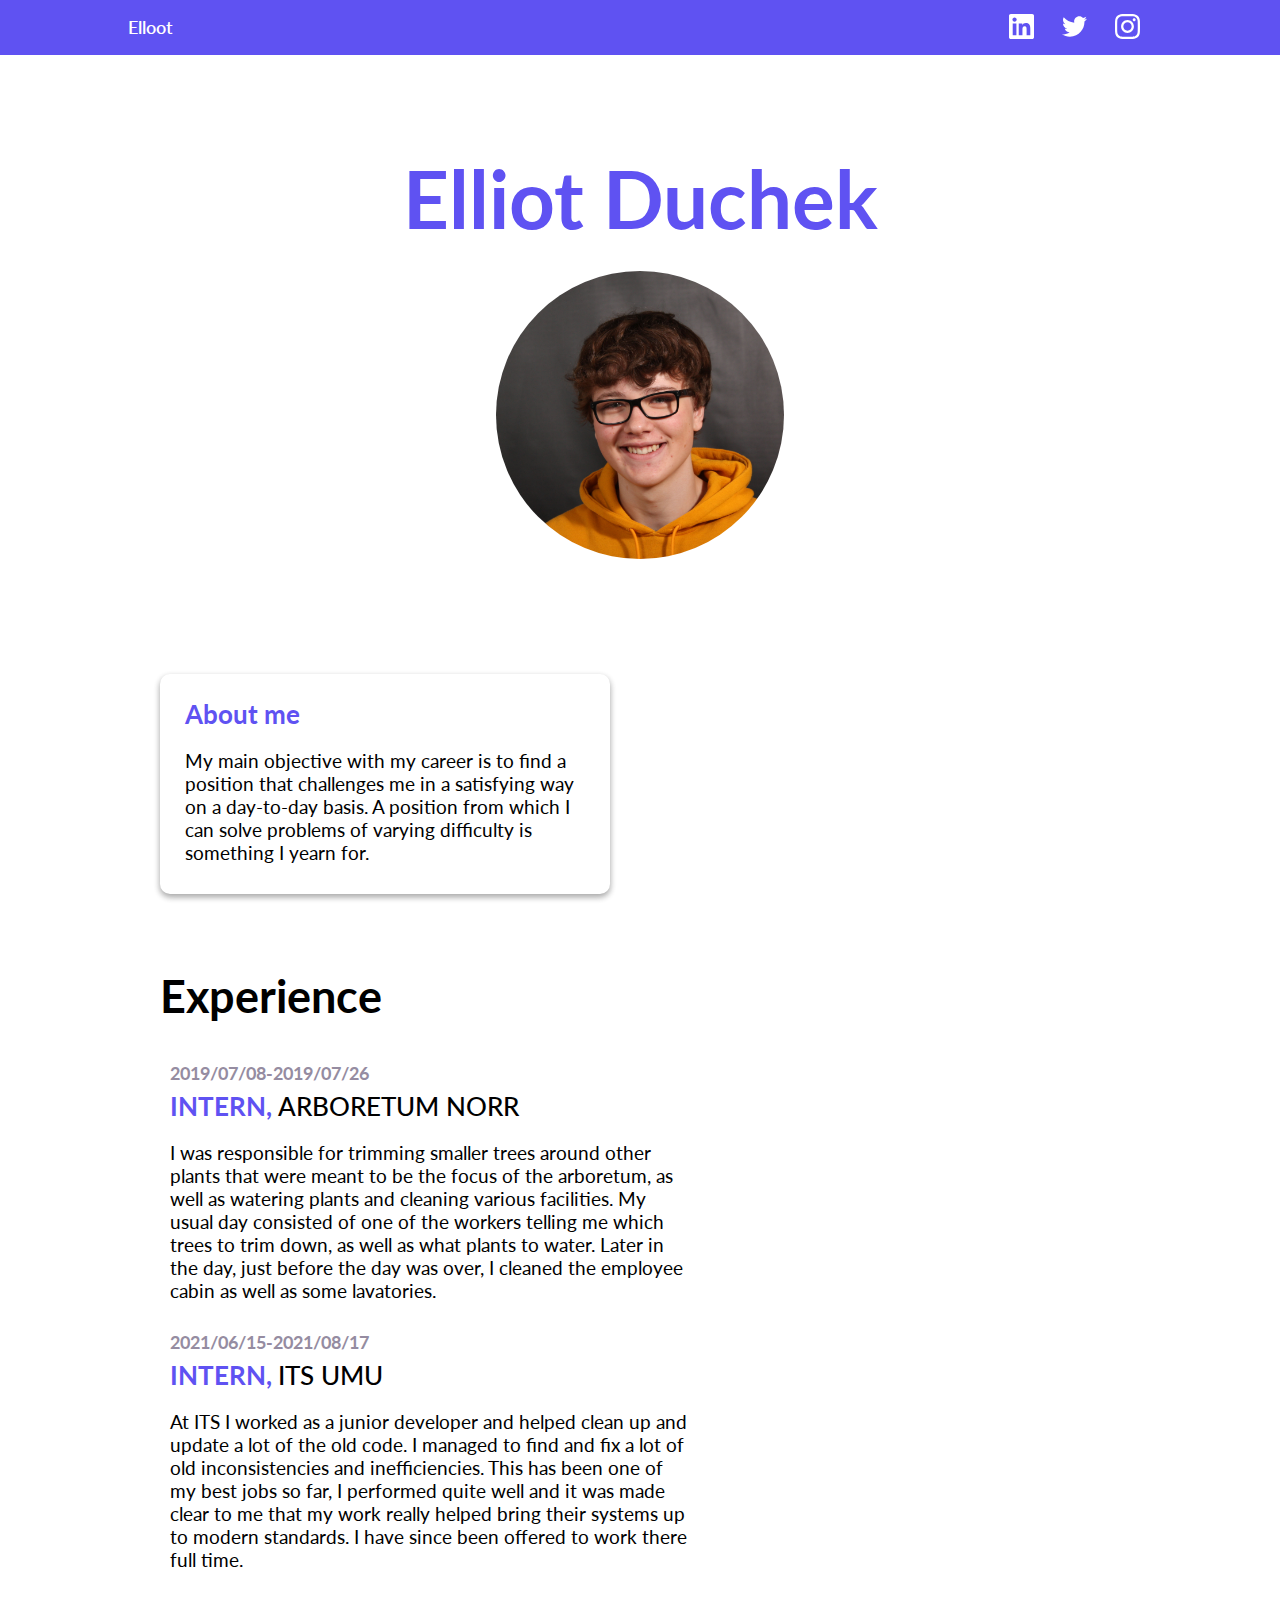
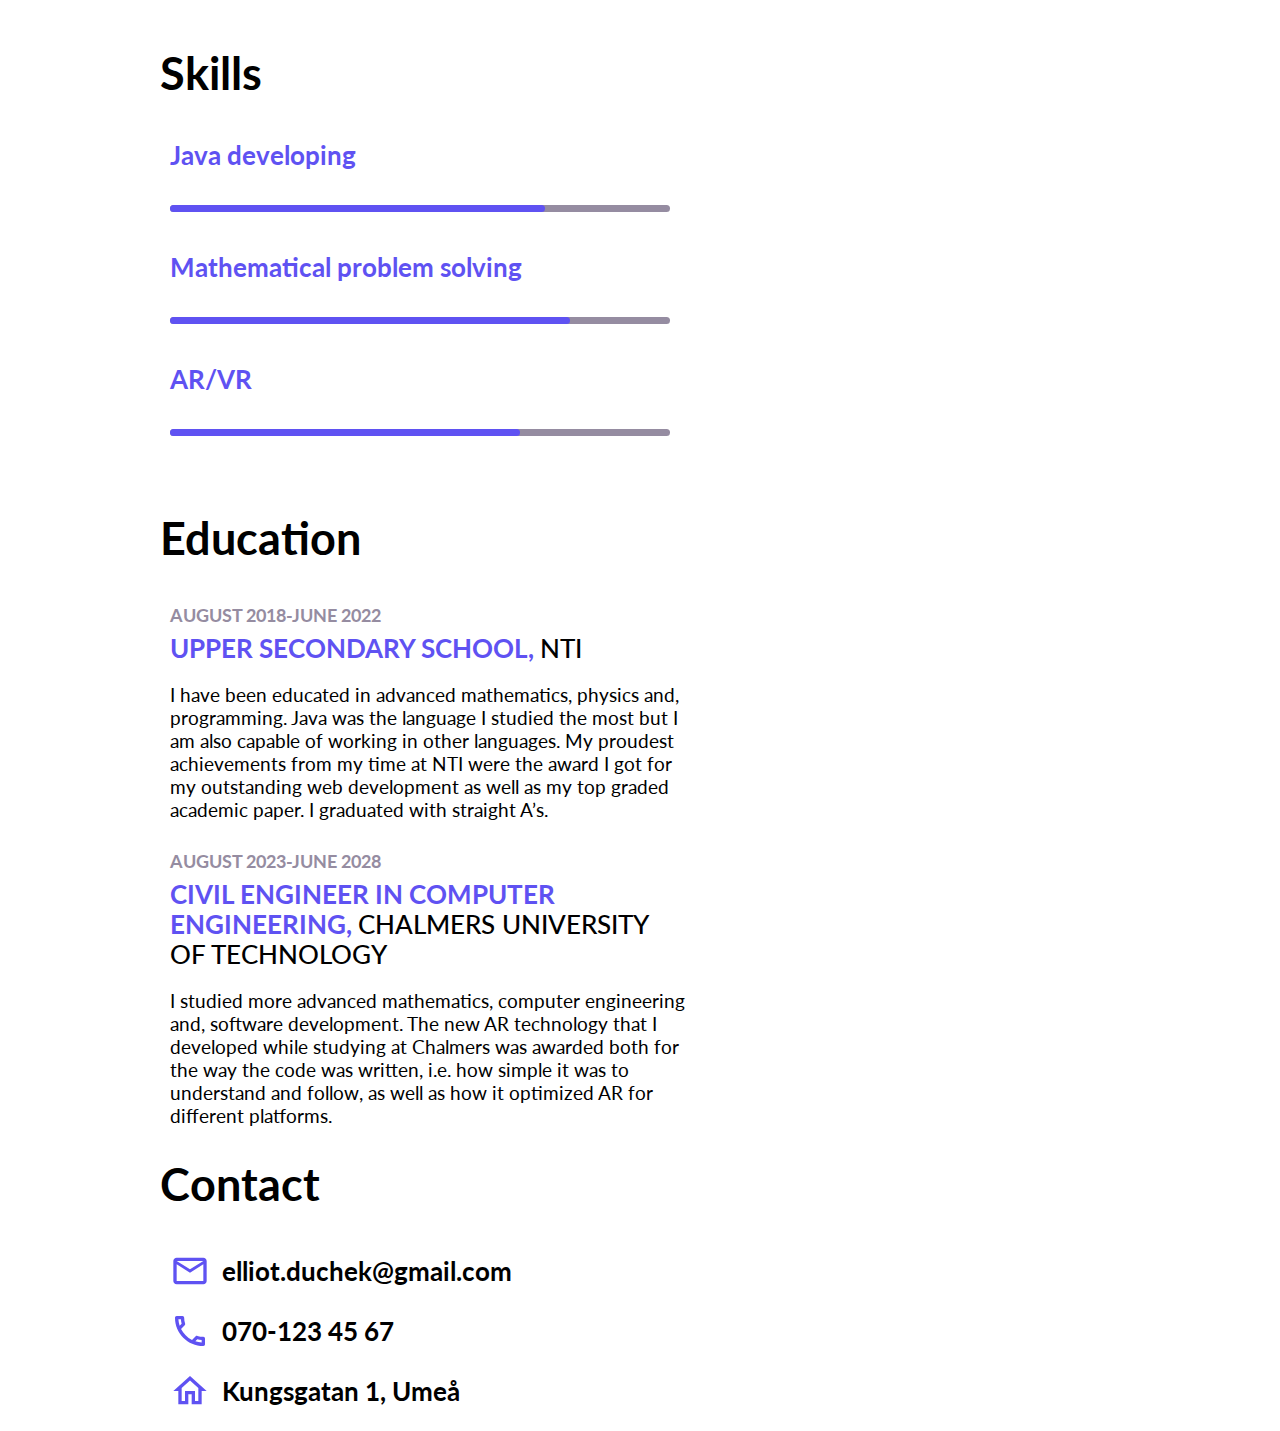
==== commit c0487b45: "crop portrait image" ====
--- a/docs/index.html
+++ b/docs/index.html
@@ -36,7 +36,7 @@
             <section class="pageHeading">
                 <h1>Elliot Duchek</h1>
                 <div class="pageHeadingPortrait">
-                    <img src="../img/elloot.jpg" alt="portrait" width="30%" />
+                    <img src="../img/TE18.Elliot.Duchek.Porträtt CV CROP.jpg" alt="portrait" width="30%" />
                 </div>
             </section>
             <section class="aboutMe">
--- a/docs/css/main.css
+++ b/docs/css/main.css
@@ -46,7 +46,7 @@
 
 .pageHeading {
     align-items: center;
-    margin: 75px auto;
+    margin: 150px auto 115px auto;
 }
 
 .pageHeading h1 {
@@ -54,7 +54,7 @@
     width: 80%;
     margin: 10px auto;
     text-align: center;
-    margin: 25px auto;
+    margin: 0px auto 25px auto;
     color: var(--colorPurple);
 }
 
@@ -73,7 +73,7 @@
     padding: 25px 25px;
     display: flex;
     display: inline-block;
-    margin: 105px 0 0 0;
+    /*margin: 105px 0 0 0;*/
     box-shadow: 0 3px 6px rgba(0, 0, 0, 0.16), 0 3px 6px rgba(0, 0, 0, 0.23);
     border-radius: 10px;
 }
@@ -112,6 +112,11 @@
 .locationHeading {
     margin-bottom: 20px;
     margin-top: 7px;
+}
+
+.locationHeading span {
+    color: black;
+    font-weight: 500;
 }
 
 .locationDetails {
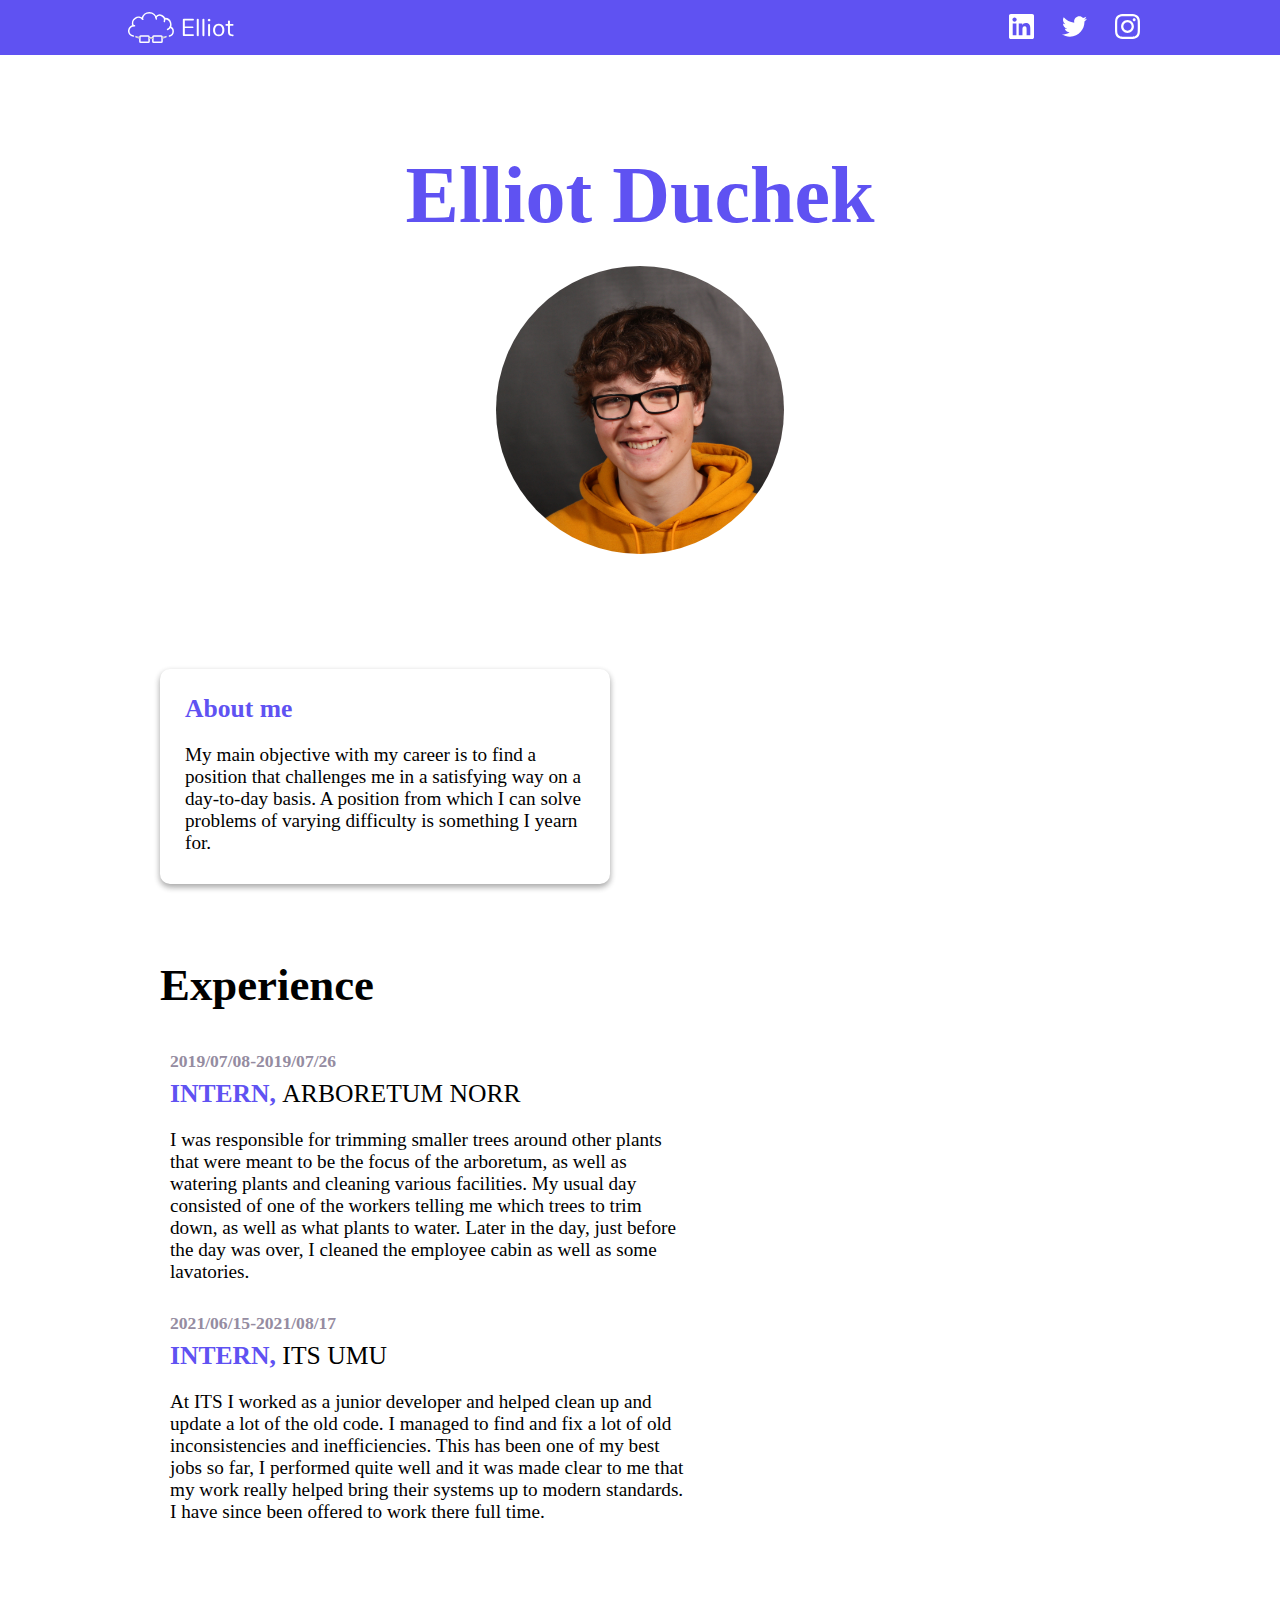
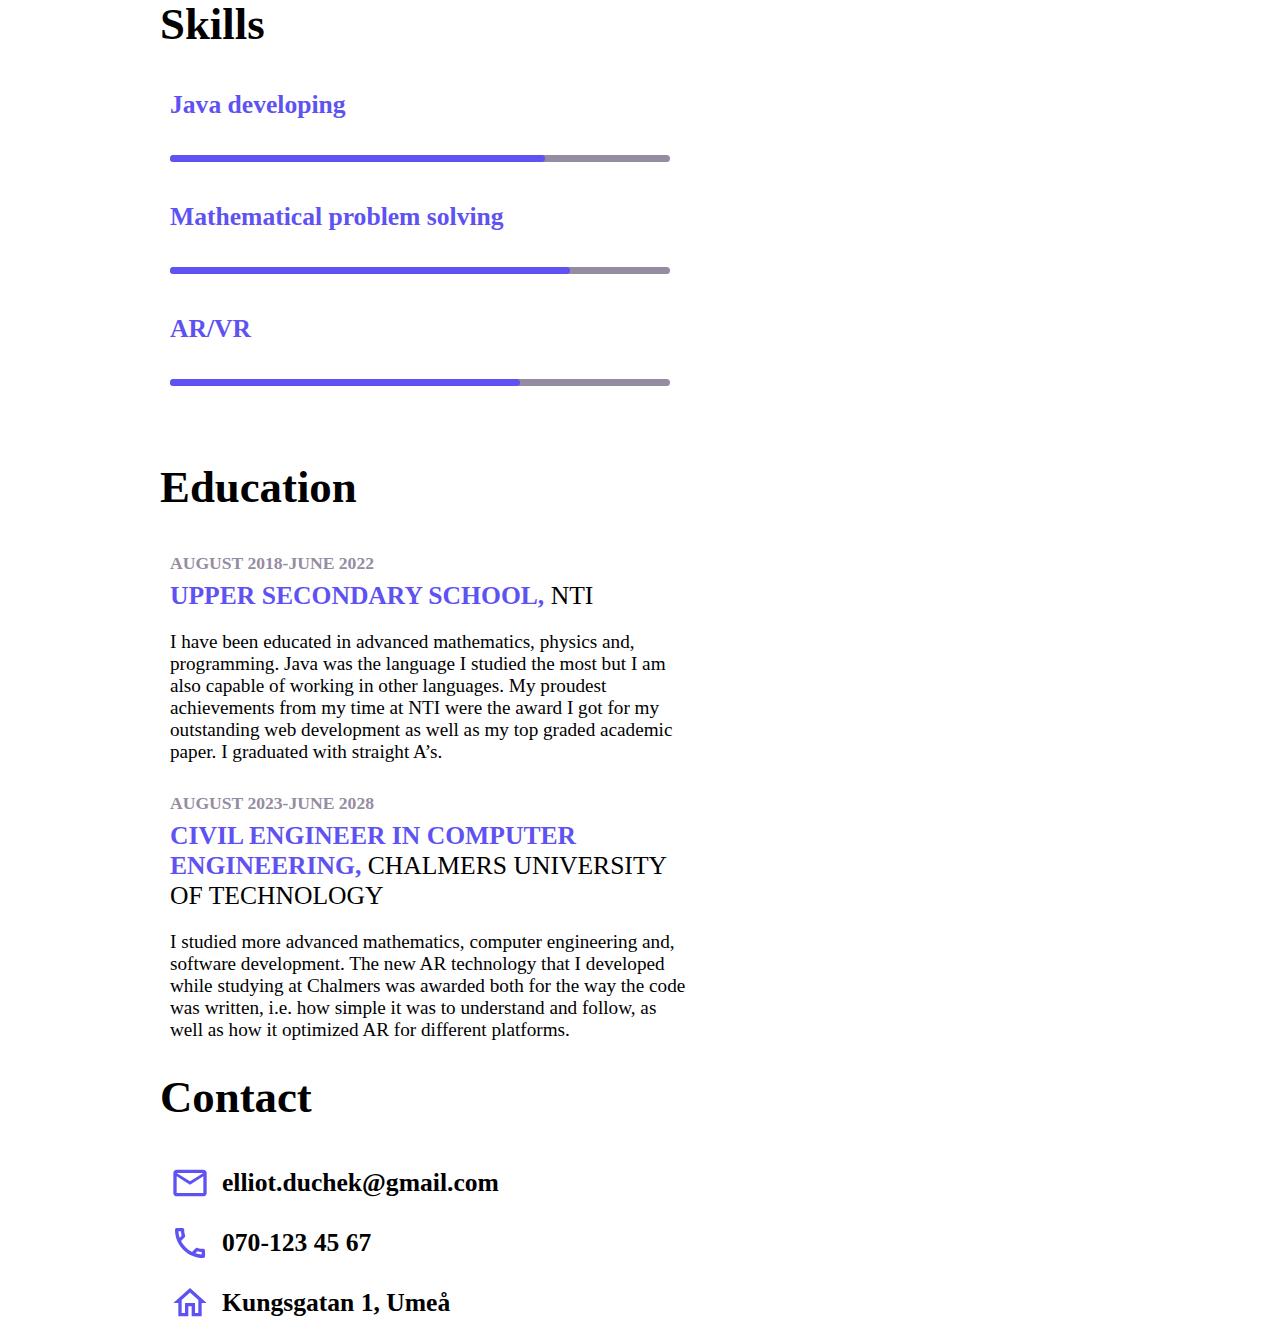
==== commit 07f6a24d: "add white logo to html doc" ====
--- a/docs/index.html
+++ b/docs/index.html
@@ -10,7 +10,64 @@
     </head>
     <body>
         <nav class="navbar">
-            <p>Elloot</p>
+            <svg xmlns="http://www.w3.org/2000/svg" viewBox="0 0 562.17 164.92" height="31">
+                <defs>
+                    <style>
+                        .cls-1,
+                        .cls-4 {
+                            fill: none;
+                            stroke-width: 8px;
+                        }
+                        .cls-1,
+                        .cls-3,
+                        .cls-4 {
+                            stroke: #fff;
+                        }
+                        .cls-1,
+                        .cls-2,
+                        .cls-3,
+                        .cls-4 {
+                            stroke-miterlimit: 10;
+                        }
+                        .cls-2 {
+                            stroke: #000;
+                            stroke-width: 2px;
+                        }
+                        .cls-3 {
+                            stroke-width: 4px;
+                        }
+                        .cls-4 {
+                            stroke-linecap: round;
+                        }
+                        .cls-5 {
+                            fill: #fff;
+                        }
+                    </style>
+                </defs>
+                <title>Asset 4</title>
+                <g id="Layer_2" data-name="Layer 2">
+                    <g id="Layer_1-2" data-name="Layer 1">
+                        <rect class="cls-1" x="63.19" y="127.92" width="49" height="33" rx="4.62" ry="4.62" transform="translate(175.38 288.85) rotate(-180)" />
+                        <rect class="cls-1" x="132.19" y="127.92" width="49" height="33" rx="4.63" ry="4.63" />
+                        <rect class="cls-2" x="112.19" y="135.92" width="20" height="4" />
+                        <rect class="cls-3" x="112.19" y="135.92" width="20" height="4" />
+                        <rect class="cls-3" x="180.7" y="132.48" width="25" height="4" rx="2" ry="2" transform="translate(-29.57 58.43) rotate(-15.99)" />
+                        <rect class="cls-3" x="38.67" y="132.48" width="25" height="4" rx="2" ry="2" transform="translate(63.32 277.86) rotate(-164.01)" />
+                        <path class="cls-4" d="M28,127.92a27.28,27.28,0,1,1,6.51-54.17" />
+                        <path class="cls-4" d="M27.44,72.67A31.24,31.24,0,0,1,79,38.56" />
+                        <path class="cls-4" d="M75.86,35.56a37.87,37.87,0,0,1,74.84,1.08" />
+                        <path class="cls-4" d="M148.4,27.9a25.43,25.43,0,0,1,45,22.55" />
+                        <path class="cls-4" d="M195.34,35.32a30.53,30.53,0,0,1,15.2,57.87" />
+                        <path class="cls-4" d="M224,80.21A25,25,0,0,1,220.86,128" />
+                        <path class="cls-5" d="M293.27,126.33a5,5,0,0,1-1.49-3.77V41.31a5,5,0,0,1,1.49-3.77,5.52,5.52,0,0,1,4-1.43h48.62a5.26,5.26,0,0,1,3.64,1.17,4.17,4.17,0,0,1,1.3,3.25,4.17,4.17,0,0,1-1.3,3.25A5.26,5.26,0,0,1,345.86,45H302.31V76.8h40.95A5.26,5.26,0,0,1,346.9,78a4.71,4.71,0,0,1,0,6.5,5.26,5.26,0,0,1-3.64,1.17H302.31v33.28h43.55a5.49,5.49,0,0,1,3.64,1.1,4.8,4.8,0,0,1,0,6.57,5.26,5.26,0,0,1-3.64,1.17H297.24A5.52,5.52,0,0,1,293.27,126.33Z" />
+                        <path class="cls-5" d="M367.37,127a4.9,4.9,0,0,1-1.49-3.83V40.66a4.92,4.92,0,0,1,1.49-3.84,5.47,5.47,0,0,1,3.84-1.36,5.28,5.28,0,0,1,3.7,1.36,4.93,4.93,0,0,1,1.5,3.84v82.55a4.91,4.91,0,0,1-1.5,3.83,5.29,5.29,0,0,1-3.7,1.37A5.47,5.47,0,0,1,367.37,127Z" />
+                        <path class="cls-5" d="M397.53,127a4.91,4.91,0,0,1-1.5-3.83V40.66a4.93,4.93,0,0,1,1.5-3.84,5.44,5.44,0,0,1,3.83-1.36,5.29,5.29,0,0,1,3.71,1.36,5,5,0,0,1,1.49,3.84v82.55a4.93,4.93,0,0,1-1.49,3.83,5.3,5.3,0,0,1-3.71,1.37A5.45,5.45,0,0,1,397.53,127Z" />
+                        <path class="cls-5" d="M426.45,47.68a6.27,6.27,0,0,1-1.95-4.81,6.1,6.1,0,0,1,1.95-4.68,8,8,0,0,1,10.14,0,6.1,6.1,0,0,1,2,4.68,6.27,6.27,0,0,1-2,4.81,8,8,0,0,1-10.14,0ZM427.69,127a4.91,4.91,0,0,1-1.5-3.83V68.35a4.93,4.93,0,0,1,1.5-3.84,5.44,5.44,0,0,1,3.83-1.36,5.22,5.22,0,0,1,3.77,1.36,5,5,0,0,1,1.43,3.84v54.86a5,5,0,0,1-1.43,3.9,6.08,6.08,0,0,1-7.6-.07Z" />
+                        <path class="cls-5" d="M466.82,124.64a26.85,26.85,0,0,1-10.53-11.51,38.57,38.57,0,0,1-3.71-17.35,38.64,38.64,0,0,1,3.71-17.36,26.88,26.88,0,0,1,10.53-11.5,30.43,30.43,0,0,1,15.79-4,30.79,30.79,0,0,1,15.86,4,26.73,26.73,0,0,1,10.6,11.5,38.64,38.64,0,0,1,3.7,17.36,38.57,38.57,0,0,1-3.7,17.35,26.7,26.7,0,0,1-10.6,11.51,30.79,30.79,0,0,1-15.86,4A30.43,30.43,0,0,1,466.82,124.64ZM497,113.78q5-6.16,5-18,0-11.57-5.07-17.88t-14.3-6.3q-9.23,0-14.3,6.3t-5.07,17.88q0,11.7,5,17.94T482.61,120Q492,120,497,113.78Z" />
+                        <path class="cls-5" d="M562.17,124.25a3.73,3.73,0,0,1-1.62,3.31,7.63,7.63,0,0,1-4.88.85l-3.51-.26q-10.39-.78-15.34-6.24t-4.94-16.51V72.77h-8.71a5,5,0,0,1-3.44-1.11,3.7,3.7,0,0,1-1.24-2.92,4.08,4.08,0,0,1,1.24-3.12,4.8,4.8,0,0,1,3.44-1.17h8.71V49.76a5.07,5.07,0,0,1,1.43-3.84,5.43,5.43,0,0,1,3.9-1.36A5.22,5.22,0,0,1,541,45.92a5,5,0,0,1,1.43,3.84V64.45h14.43a4.64,4.64,0,0,1,3.32,1.17,4.1,4.1,0,0,1,1.23,3.12,3.73,3.73,0,0,1-1.23,2.92,4.79,4.79,0,0,1-3.32,1.11H542.41v33.15q0,7.15,2.93,10.33t8.77,3.58l3.51.26C560.66,120.35,562.17,121.74,562.17,124.25Z" />
+                    </g>
+                </g>
+            </svg>
             <div class="socialLinks">
                 <a href="https://www.linkedin.com/" target="_blank">
                     <svg role="img" viewBox="0 0 24 24" xmlns="http://www.w3.org/2000/svg" width="25">
--- a/docs/css/main.css
+++ b/docs/css/main.css
@@ -12,7 +12,7 @@
 main {
     width: 75%;
     margin: 0 auto;
-    font-family: "Lato";
+    font-family: "Nunito";
 }
 
 .navbar {
@@ -26,13 +26,6 @@
     top: 0;
     position: fixed;
     width: 100%;
-}
-
-/*temporary styling for filler text*/
-.navbar p {
-    color: white;
-    font-weight: 600;
-    font-size: 1.1em;
 }
 
 .socialLinks a {
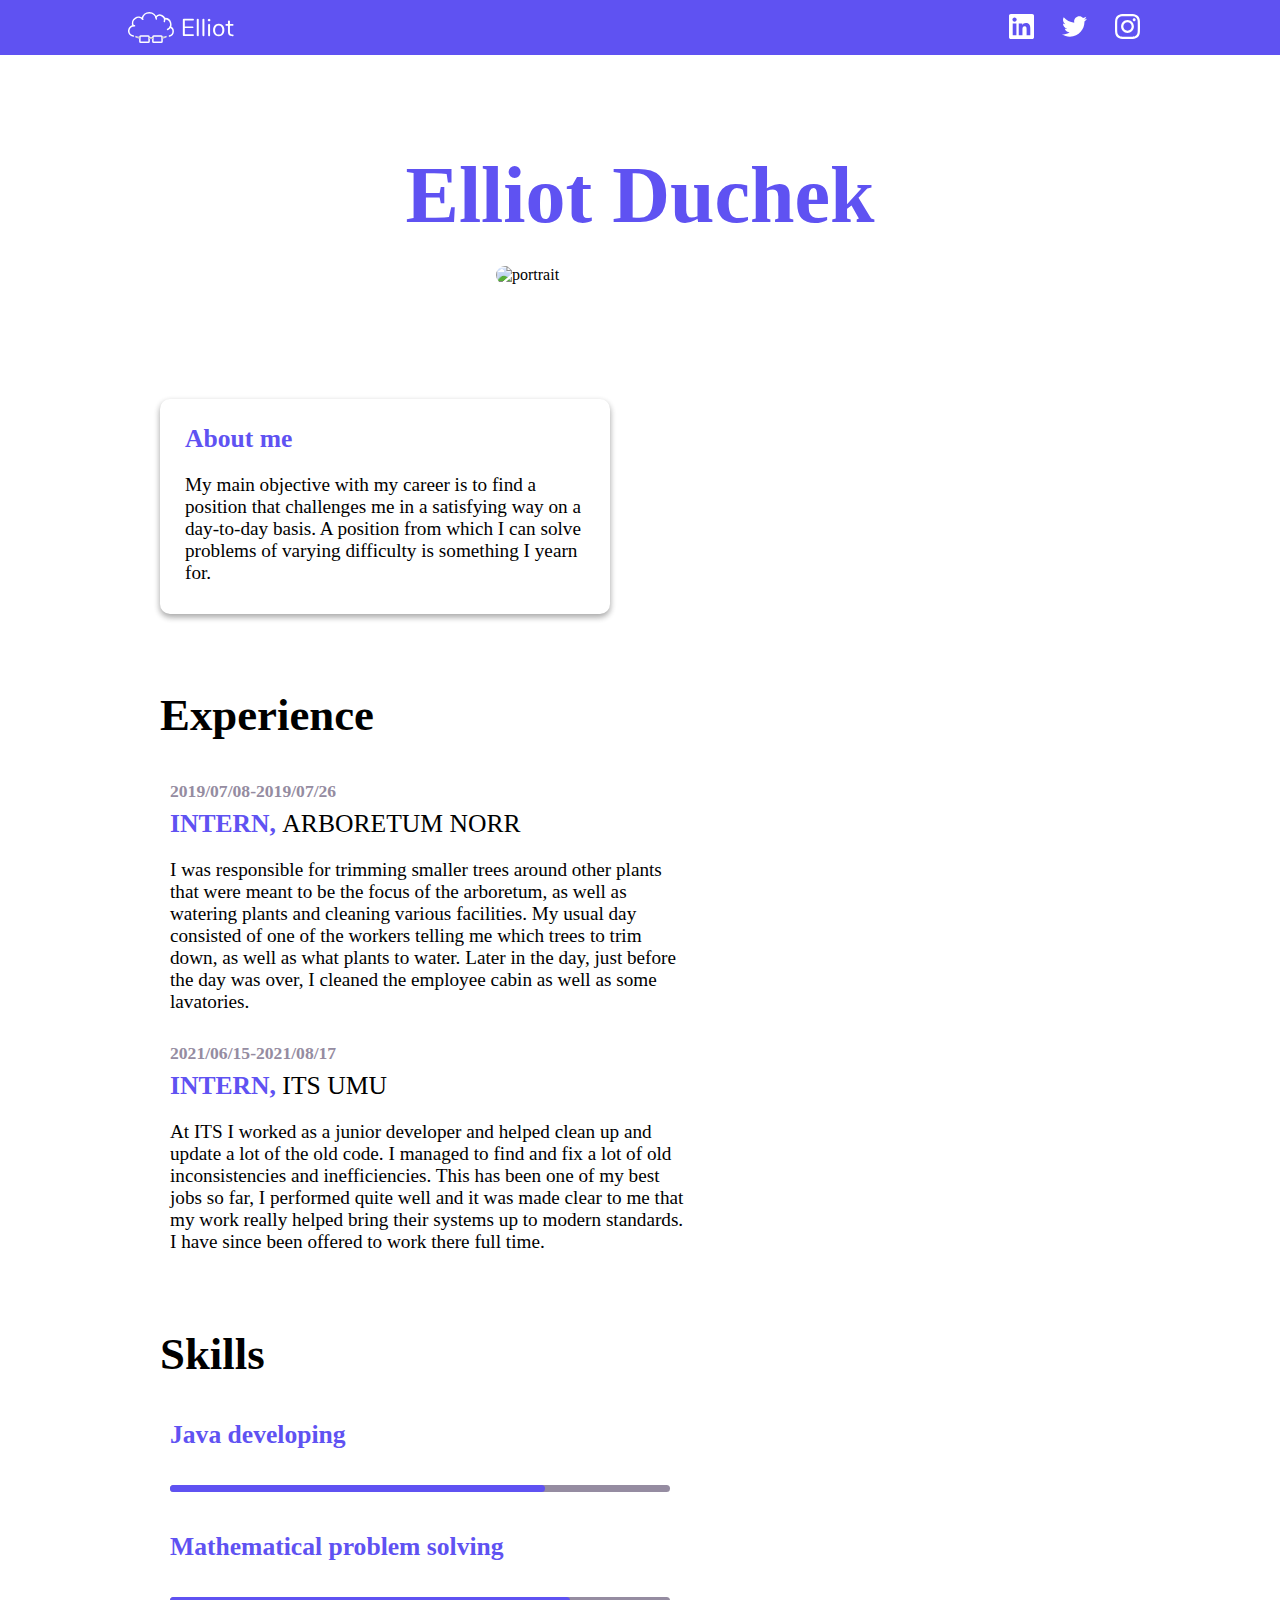
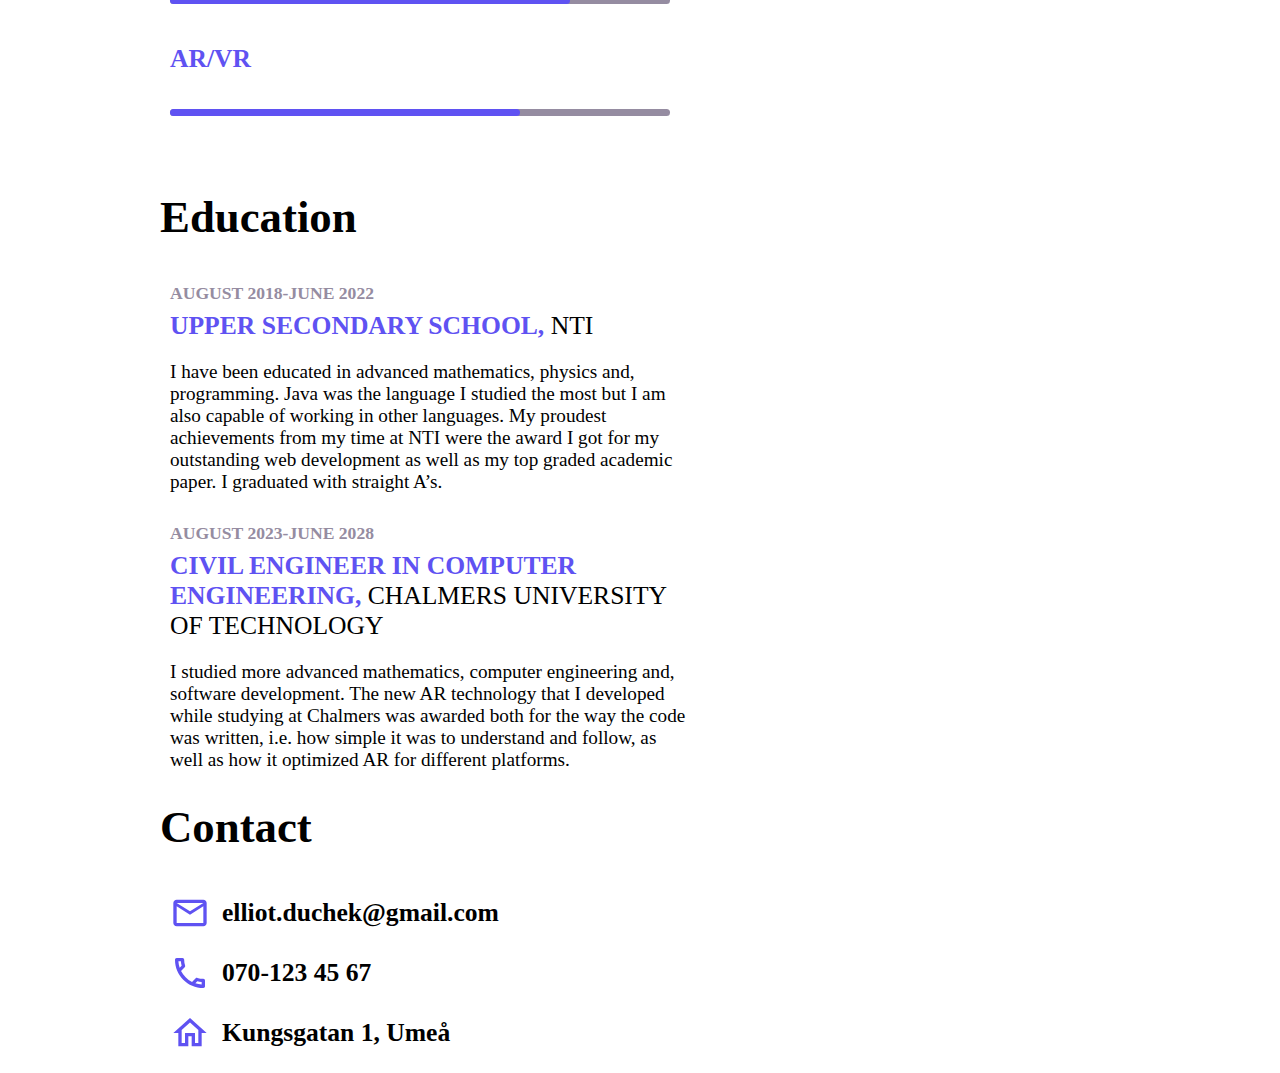
==== commit 915609b2: "testing different link to image for github pages" ====
--- a/docs/index.html
+++ b/docs/index.html
@@ -93,7 +93,7 @@
             <section class="pageHeading">
                 <h1>Elliot Duchek</h1>
                 <div class="pageHeadingPortrait">
-                    <img src="../img/TE18.Elliot.Duchek.Porträtt CV CROP.jpg" alt="portrait" width="30%" />
+                    <img src="img/TE18ElliotDuchekPorträttCVCROP.jpg" alt="portrait" width="30%" />
                 </div>
             </section>
             <section class="aboutMe">
